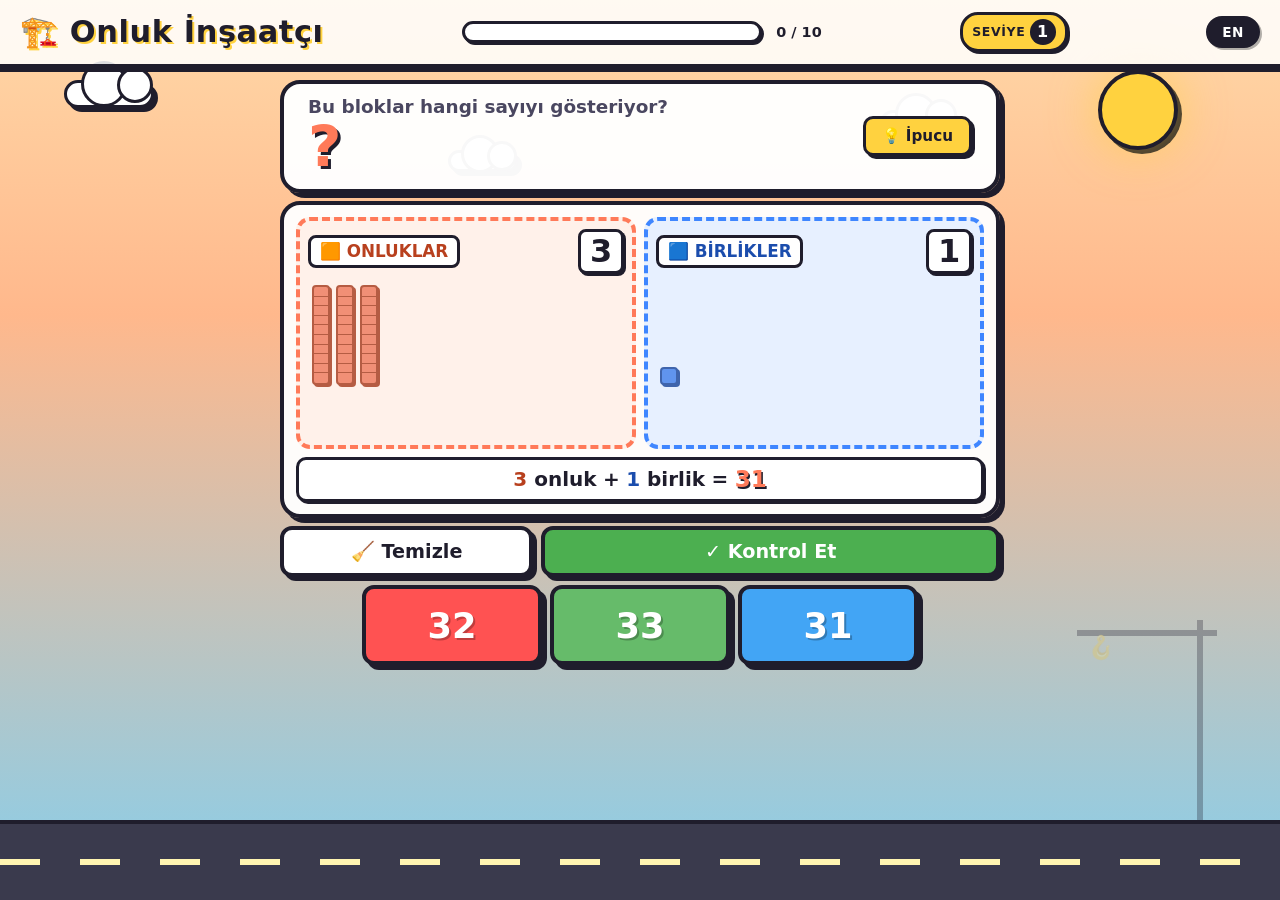
==== games/base-ten-builder.html @ 8798128a "Initial commit: math-firas launcher and games - Bilingual launcher (index.html) with Grade 1 & Grade" ====
<!DOCTYPE html>
<html lang="tr">
<head>
<meta charset="UTF-8" />
<meta name="viewport" content="width=device-width,initial-scale=1.0,maximum-scale=1.0,user-scalable=no" />
<title>Onluk İnşaatçı — Grade 2 Math Game</title>
<style>
/* =========================================================================
   BASE-TEN BUILDER / ONLUK İNŞAATÇI — Grade 2 Math Game
   Target concept: tens and ones place value (Turkish curriculum MAT.2.1.2)
   Single-file, no external libraries.
   ========================================================================= */

/* -------- Design tokens (matching spec exactly) -------- */
:root {
  --sky-top:    #ffd9a8;
  --sky-mid:    #ffb88c;
  --sky-bottom: #87ceeb;
  --sun:        #ffd23f;
  --cloud:      #ffffff;
  --road:       #3a3a4d;
  --road-line:  #fff5b1;
  --ink:        #1f1d2c;
  --ink-soft:   #4a4760;
  --good:       #4caf50;
  --bad:        #ef4f4f;
  --warm:       #ff7a59;
  --tens-block: #ff7a59;
  --tens-edge:  #b8401e;
  --tens-zone:  #fff1ea;
  --tens-zone-edge: #ff7a59;
  --ones-block: #3f86ff;
  --ones-edge:  #1b4dad;
  --ones-zone:  #e7f0ff;
  --ones-zone-edge: #3f86ff;
  --b1: #ff5252;
  --b2: #ffca28;
  --b3: #66bb6a;
  --b4: #42a5f5;
  --b5: #ab47bc;
  --b6: #ff9800;
}

* { box-sizing: border-box; margin: 0; padding: 0; }
html, body { height: 100%; }

body {
  font-family: "Comic Sans MS","Chalkboard SE","Comic Neue","Trebuchet MS",system-ui,sans-serif;
  color: var(--ink);
  background: linear-gradient(180deg, var(--sky-top) 0%, var(--sky-mid) 35%, var(--sky-bottom) 100%);
  overflow: hidden;
  -webkit-tap-highlight-color: transparent;
  user-select: none;
}

#app {
  position: relative;
  width: 100vw;
  height: 100vh;
  height: 100dvh;
  overflow: hidden;
  display: flex;
  flex-direction: column;
}

/* -------- Header & progress bar -------- */
header {
  position: relative;
  z-index: 5;
  display: flex;
  align-items: center;
  justify-content: space-between;
  gap: 1rem;
  padding: 0.75rem 1.25rem;
  background: rgba(255,255,255,0.85);
  border-bottom: 4px solid var(--ink);
  box-shadow: 0 4px 0 var(--ink);
}
.title {
  font-size: clamp(1.1rem, 3.2vw, 1.9rem);
  font-weight: 900;
  letter-spacing: 0.02em;
  display: flex;
  align-items: center;
  gap: 0.4rem;
  text-shadow: 2px 2px 0 var(--sun);
  white-space: nowrap;
}

/* -------- Language toggle -------- */
.lang-toggle {
  font-family: inherit;
  font-size: 0.85rem;
  font-weight: 900;
  padding: 0.3rem 0.8rem;
  background: var(--ink);
  color: #fff;
  border: 3px solid var(--ink);
  border-radius: 20px;
  cursor: pointer;
  box-shadow: 2px 2px 0 rgba(0,0,0,0.3);
  letter-spacing: 0.05em;
  flex-shrink: 0;
  transition: background 0.15s;
}
.lang-toggle:hover { background: var(--ink-soft); }
.lang-toggle:active { transform: translate(1px, 1px); box-shadow: 1px 1px 0 rgba(0,0,0,0.3); }
.lang-toggle:focus-visible { outline: 3px solid var(--sun); outline-offset: 2px; }

/* -------- Level chip -------- */
.level-chip {
  font-family: inherit;
  font-size: 0.78rem;
  font-weight: 900;
  padding: 0.25rem 0.6rem;
  background: var(--sun);
  color: var(--ink);
  border: 3px solid var(--ink);
  border-radius: 18px;
  box-shadow: 2px 2px 0 var(--ink);
  letter-spacing: 0.05em;
  flex-shrink: 0;
  display: inline-flex;
  align-items: center;
  gap: 0.3rem;
  text-transform: uppercase;
  transition: transform 0.25s cubic-bezier(.34,1.56,.64,1), background 0.25s;
}
.level-chip.bump { animation: levelBump 0.6s cubic-bezier(.34,1.56,.64,1); }
@keyframes levelBump {
  0%   { transform: scale(1); }
  40%  { transform: scale(1.35) rotate(-6deg); background: var(--good); color: #fff; }
  100% { transform: scale(1); }
}
#levelValue {
  font-size: 1rem;
  background: var(--ink);
  color: #fff;
  border-radius: 50%;
  width: 1.6rem;
  height: 1.6rem;
  display: inline-flex;
  align-items: center;
  justify-content: center;
}

.progress-wrap {
  display: flex;
  align-items: center;
  gap: 0.6rem;
  min-width: 0;
  flex: 1;
  max-width: 360px;
}
.progress-track {
  flex: 1;
  height: 22px;
  background: #fff;
  border: 3px solid var(--ink);
  border-radius: 14px;
  overflow: hidden;
  box-shadow: 2px 2px 0 var(--ink);
}
.progress-fill {
  height: 100%;
  width: 0%;
  background: linear-gradient(90deg, #ff5252 0%, #ffca28 50%, #66bb6a 100%);
  transition: width 0.4s cubic-bezier(.34,1.56,.64,1);
}
.progress-text {
  font-weight: 700;
  font-size: 0.9rem;
  min-width: 50px;
  text-align: right;
}

/* -------- Decorative ambient background -------- */
.ambient {
  position: absolute;
  inset: 0;
  pointer-events: none;
  z-index: 0;
}
.sun {
  position: absolute;
  top: 70px;
  right: 8%;
  width: 80px;
  height: 80px;
  background: var(--sun);
  border-radius: 50%;
  box-shadow: 0 0 50px rgba(255,210,63,0.7), 4px 4px 0 var(--ink);
  border: 4px solid var(--ink);
}
.cloud {
  position: absolute;
  background: var(--cloud);
  border: 3px solid var(--ink);
  border-radius: 50px;
  box-shadow: 4px 4px 0 var(--ink);
}
.cloud::before, .cloud::after {
  content: "";
  position: absolute;
  background: var(--cloud);
  border: 3px solid var(--ink);
  border-radius: 50%;
}
.cloud-1 { top: 80px;  left: 5%;   width: 90px; height: 28px; animation: drift 50s linear infinite; }
.cloud-1::before { width: 40px; height: 40px; top: -22px; left: 14px; }
.cloud-1::after  { width: 30px; height: 30px; top: -16px; left: 50px; }
.cloud-2 { top: 150px; left: 35%;  width: 70px; height: 22px; animation: drift 65s linear infinite; animation-delay: -25s; }
.cloud-2::before { width: 32px; height: 32px; top: -18px; left: 10px; }
.cloud-2::after  { width: 24px; height: 24px; top: -12px; left: 36px; }
.cloud-3 { top: 110px; right: 25%; width: 80px; height: 26px; animation: drift 55s linear infinite; animation-delay: -15s; }
.cloud-3::before { width: 36px; height: 36px; top: -20px; left: 12px; }
.cloud-3::after  { width: 26px; height: 26px; top: -14px; left: 42px; }
@keyframes drift {
  0%   { transform: translateX(-200px); }
  100% { transform: translateX(calc(100vw + 200px)); }
}

/* Construction crane silhouette */
.crane {
  position: absolute;
  bottom: 80px;
  right: 6%;
  width: 6px;
  height: 200px;
  background: var(--ink);
  opacity: 0.3;
}
.crane::before {
  content: "";
  position: absolute;
  top: 10px;
  left: -120px;
  width: 140px;
  height: 6px;
  background: var(--ink);
}
.crane::after {
  content: "🪝";
  position: absolute;
  top: 14px;
  left: -110px;
  font-size: 1.4rem;
  opacity: 0.8;
  animation: swing 4s ease-in-out infinite;
  transform-origin: top center;
}
@keyframes swing {
  0%, 100% { transform: rotate(-8deg); }
  50%      { transform: rotate(8deg); }
}

/* -------- Ground strip -------- */
.ground {
  position: absolute;
  bottom: 0; left: 0; right: 0;
  height: 80px;
  background: var(--road);
  border-top: 4px solid var(--ink);
  z-index: 1;
  overflow: hidden;
}
.ground::before {
  content: "";
  position: absolute;
  top: 50%;
  left: 0; right: 0;
  height: 6px;
  transform: translateY(-50%);
  background: repeating-linear-gradient(
    to right,
    var(--road-line) 0 40px,
    transparent 40px 80px
  );
  animation: roadlines 1.5s linear infinite;
}
@keyframes roadlines { to { background-position: -80px 0; } }

/* -------- Main game area -------- */
main {
  position: relative;
  z-index: 2;
  flex: 1;
  display: flex;
  flex-direction: column;
  align-items: center;
  gap: 0.5rem;
  padding: 0.75rem 1rem 100px;
  overflow-y: auto;
}

/* -------- Question prompt card -------- */
.prompt-card {
  background: rgba(255,255,255,0.97);
  border: 4px solid var(--ink);
  border-radius: 20px;
  padding: 0.75rem 1.5rem;
  box-shadow: 5px 5px 0 var(--ink);
  width: min(720px, 94vw);
  text-align: center;
  display: flex;
  align-items: center;
  justify-content: space-between;
  gap: 0.75rem;
  flex-wrap: wrap;
}
.prompt-text {
  flex: 1;
  min-width: 160px;
  text-align: left;
}
.instruction {
  font-size: clamp(0.9rem, 2.2vw, 1.15rem);
  font-weight: 700;
  color: var(--ink-soft);
  margin-bottom: 0.15rem;
}
.target-number {
  font-size: clamp(2.2rem, 7vw, 3.6rem);
  font-weight: 900;
  color: var(--warm);
  text-shadow: 3px 3px 0 var(--ink);
  line-height: 1;
}
.hint-btn {
  font-family: inherit;
  font-size: 0.95rem;
  font-weight: 800;
  padding: 0.5rem 1rem;
  background: var(--sun);
  color: var(--ink);
  border: 3px solid var(--ink);
  border-radius: 10px;
  box-shadow: 3px 3px 0 var(--ink);
  cursor: pointer;
  display: inline-flex;
  align-items: center;
  gap: 0.3rem;
  white-space: nowrap;
}
.hint-btn:hover { transform: translate(-1px,-1px); box-shadow: 4px 4px 0 var(--ink); }
.hint-btn:active { transform: translate(2px, 2px); box-shadow: 1px 1px 0 var(--ink); }
.hint-btn:focus-visible { outline: 3px solid var(--ink); outline-offset: 2px; }
.hint-btn.active { background: var(--good); color: #fff; }

/* -------- Workspace -------- */
.workspace {
  width: min(720px, 94vw);
  background: rgba(255,255,255,0.95);
  border: 4px solid var(--ink);
  border-radius: 20px;
  padding: 0.75rem;
  box-shadow: 5px 5px 0 var(--ink);
  display: flex;
  flex-direction: column;
  gap: 0.5rem;
}

.zones {
  display: grid;
  grid-template-columns: 1fr 1fr;
  gap: 0.5rem;
}

.zone {
  position: relative;
  border: 4px dashed var(--ink);
  border-radius: 14px;
  padding: 0.5rem;
  min-height: 170px;
  display: flex;
  flex-direction: column;
  overflow: hidden;
}
.zone.tens { background: var(--tens-zone); border-color: var(--tens-zone-edge); }
.zone.ones { background: var(--ones-zone); border-color: var(--ones-zone-edge); }

.zone-header {
  display: flex;
  align-items: center;
  justify-content: space-between;
  gap: 0.5rem;
  margin-bottom: 0.3rem;
  flex-wrap: wrap;
}
.zone-label {
  display: inline-flex;
  align-items: center;
  gap: 0.3rem;
  font-weight: 900;
  font-size: clamp(0.85rem, 2vw, 1.05rem);
  padding: 0.2rem 0.55rem;
  border: 3px solid var(--ink);
  border-radius: 8px;
  background: #fff;
}
.zone.tens .zone-label { color: var(--tens-edge); }
.zone.ones .zone-label { color: var(--ones-edge); }
.zone-count {
  font-weight: 900;
  font-size: clamp(1.4rem, 4vw, 2rem);
  color: var(--ink);
  background: #fff;
  border: 3px solid var(--ink);
  border-radius: 8px;
  padding: 0.05rem 0.55rem;
  box-shadow: 2px 2px 0 var(--ink);
  min-width: 40px;
  text-align: center;
}

/* Hint overlay */
.zone-hint {
  font-size: 0.78rem;
  color: var(--ink-soft);
  padding: 0.2rem 0.4rem;
  margin-bottom: 0.3rem;
  background: rgba(255,255,255,0.7);
  border: 2px dashed var(--ink-soft);
  border-radius: 6px;
  display: none;
}
.zone-hint.visible { display: block; }

/* Block holder */
.block-area {
  flex: 1;
  display: flex;
  flex-wrap: wrap;
  align-items: flex-end;
  gap: 6px;
  padding: 4px;
  min-height: 110px;
}

/* Tens rod */
.tens-rod {
  display: grid;
  grid-template-rows: repeat(10, 1fr);
  width: 18px;
  height: 100px;
  background: var(--tens-block);
  border: 2px solid var(--tens-edge);
  border-radius: 4px;
  cursor: pointer;
  transition: transform 0.15s ease, box-shadow 0.15s ease;
  animation: blockPop 0.35s cubic-bezier(.34,1.56,.64,1);
  box-shadow: 2px 2px 0 var(--tens-edge);
}
.tens-rod > span { border-bottom: 1px solid var(--tens-edge); pointer-events: none; }
.tens-rod > span:last-child { border-bottom: none; }
.tens-rod:hover { transform: translateY(-3px); box-shadow: 2px 5px 0 var(--tens-edge); }
.tens-rod.removing { animation: blockFly 0.3s ease-in forwards; }
.tens-rod.regrouped {
  animation: regroupArrive 0.6s cubic-bezier(.34,1.56,.64,1);
  box-shadow: 0 0 20px var(--good), 2px 2px 0 var(--tens-edge);
}

/* Ones cube */
.ones-cube {
  width: 18px;
  height: 18px;
  background: var(--ones-block);
  border: 2px solid var(--ones-edge);
  border-radius: 4px;
  cursor: pointer;
  transition: transform 0.15s ease;
  animation: blockPop 0.3s cubic-bezier(.34,1.56,.64,1);
  box-shadow: 2px 2px 0 var(--ones-edge);
}
.ones-cube:hover { transform: translateY(-3px) scale(1.1); }
.ones-cube.removing { animation: blockFly 0.3s ease-in forwards; }
.ones-cube.regrouping {
  animation: regroupCollect 0.55s ease-in forwards;
  background: var(--good);
  border-color: #2d7a31;
}

/* Locked (pre-filled, read-only) blocks — slightly dimmed, no hover */
.tens-rod.locked, .ones-cube.locked {
  cursor: default;
  opacity: 0.85;
  filter: saturate(0.85);
}
.tens-rod.locked:hover, .ones-cube.locked:hover {
  transform: none;
  box-shadow: 2px 2px 0 var(--tens-edge);
}
.ones-cube.locked:hover { box-shadow: 2px 2px 0 var(--ones-edge); }

@keyframes blockPop {
  0%   { transform: scale(0) rotate(-20deg); opacity: 0; }
  60%  { transform: scale(1.15) rotate(5deg); opacity: 1; }
  100% { transform: scale(1) rotate(0); opacity: 1; }
}
@keyframes blockFly {
  0%   { transform: scale(1) translateY(0); opacity: 1; }
  100% { transform: scale(0.3) translateY(-30px); opacity: 0; }
}
@keyframes regroupCollect {
  0%   { transform: scale(1) translateX(0); opacity: 1; }
  50%  { transform: scale(1.3); }
  100% { transform: scale(0.2) translateX(-150px) translateY(-20px); opacity: 0; }
}
@keyframes regroupArrive {
  0%   { transform: scale(0) translateY(50px); opacity: 0; }
  60%  { transform: scale(1.2); opacity: 1; }
  100% { transform: scale(1); }
}

/* Zone action buttons */
.zone-actions {
  display: flex;
  gap: 0.4rem;
  justify-content: center;
  padding-top: 0.3rem;
}
.zone-btn {
  font-family: inherit;
  font-size: clamp(0.9rem, 2.4vw, 1.15rem);
  font-weight: 900;
  padding: 0.5rem 0.7rem;
  border: 3px solid var(--ink);
  border-radius: 10px;
  cursor: pointer;
  box-shadow: 3px 3px 0 var(--ink);
  background: #fff;
  color: var(--ink);
  flex: 1;
  min-width: 60px;
  transition: transform 0.1s ease, box-shadow 0.1s ease;
}
.zone-btn:hover { transform: translate(-1px,-1px); box-shadow: 4px 4px 0 var(--ink); }
.zone-btn:active { transform: translate(2px, 2px); box-shadow: 1px 1px 0 var(--ink); }
.zone-btn:focus-visible { outline: 3px solid var(--sun); outline-offset: 2px; }
.zone-btn.add.tens-color { background: var(--tens-block); color: #fff; }
.zone-btn.add.ones-color { background: var(--ones-block); color: #fff; }
.zone-btn[disabled] { opacity: 0.4; cursor: not-allowed; box-shadow: 1px 1px 0 var(--ink); transform: none; }

/* Live equation summary */
.summary {
  display: flex;
  align-items: center;
  justify-content: center;
  flex-wrap: wrap;
  gap: 0.4rem;
  font-size: clamp(0.95rem, 2.4vw, 1.25rem);
  font-weight: 800;
  padding: 0.4rem;
  background: #fff;
  border: 3px solid var(--ink);
  border-radius: 10px;
  box-shadow: 2px 2px 0 var(--ink);
}
.summary .tens-part { color: var(--tens-edge); }
.summary .ones-part { color: var(--ones-edge); }
.summary .total { color: var(--warm); font-size: 1.15em; text-shadow: 1.5px 1.5px 0 var(--ink); }
.summary.match { animation: matchGlow 1s ease infinite; }
@keyframes matchGlow {
  0%, 100% { box-shadow: 2px 2px 0 var(--ink); }
  50%      { box-shadow: 0 0 16px var(--good), 2px 2px 0 var(--ink); }
}

/* -------- Action row -------- */
.action-row {
  width: min(720px, 94vw);
  display: flex;
  gap: 0.5rem;
  justify-content: center;
  flex-wrap: wrap;
}
.action-btn {
  font-family: inherit;
  font-weight: 900;
  font-size: clamp(1rem, 2.5vw, 1.2rem);
  padding: 0.65rem 1.25rem;
  border: 4px solid var(--ink);
  border-radius: 12px;
  cursor: pointer;
  box-shadow: 4px 4px 0 var(--ink);
}
.action-btn.check { background: var(--good); color: #fff; flex: 2; min-width: 120px; }
.action-btn.clear { background: #fff; color: var(--ink); flex: 1; min-width: 100px; }
.action-btn:hover { transform: translate(-2px,-2px); box-shadow: 6px 6px 0 var(--ink); }
.action-btn:active { transform: translate(2px, 2px); box-shadow: 2px 2px 0 var(--ink); }
.action-btn:focus-visible { outline: 3px solid var(--sun); outline-offset: 2px; }
.action-btn[disabled] { opacity: 0.4; cursor: not-allowed; }

/* Multiple-choice buttons */
.mc-row {
  width: min(720px, 94vw);
  display: flex;
  gap: 0.5rem;
  justify-content: center;
  flex-wrap: wrap;
}
.mc-btn {
  flex: 1 1 100px;
  max-width: 180px;
  min-height: 80px;
  font-family: inherit;
  font-size: clamp(1.4rem, 4vw, 2.2rem);
  font-weight: 900;
  border: 4px solid var(--ink);
  border-radius: 12px;
  cursor: pointer;
  box-shadow: 5px 5px 0 var(--ink);
  text-shadow: 2px 2px 0 rgba(0,0,0,0.25);
  transition: transform 0.12s ease, box-shadow 0.12s ease;
}
.mc-btn:nth-child(1) { background: #ff5252; color: #fff; }
.mc-btn:nth-child(2) { background: #66bb6a; color: #fff; }
.mc-btn:nth-child(3) { background: #42a5f5; color: #fff; }
.mc-btn:hover { transform: translate(-2px,-2px); box-shadow: 7px 7px 0 var(--ink); }
.mc-btn:active { transform: translate(2px, 2px); box-shadow: 2px 2px 0 var(--ink); }
.mc-btn:focus-visible { outline: 3px solid var(--sun); outline-offset: 2px; }
.mc-btn.correct-flash { animation: correctPulse 0.6s ease; background: var(--good) !important; }
.mc-btn.wrong-flash   { animation: wrongShake 0.5s ease;   background: var(--bad)  !important; }
@keyframes correctPulse { 0%,100% { transform: scale(1); } 50% { transform: scale(1.1); } }
@keyframes wrongShake {
  0%, 100% { transform: translateX(0); }
  20%, 60% { transform: translateX(-8px); }
  40%, 80% { transform: translateX(8px); }
}

/* -------- Feedback -------- */
.feedback {
  min-height: 36px;
  font-size: clamp(1rem, 2.4vw, 1.25rem);
  font-weight: 800;
  text-align: center;
  padding: 0.3rem 1rem;
}
.feedback.good { color: var(--good); animation: bounceIn 0.5s ease; }
.feedback.bad  { color: var(--bad);  animation: bounceIn 0.5s ease; }
.feedback.info { color: var(--ink-soft); }
@keyframes bounceIn {
  0%   { transform: scale(0.5); opacity: 0; }
  60%  { transform: scale(1.15); opacity: 1; }
  100% { transform: scale(1); }
}

/* Regrouping toast */
.regroup-toast {
  position: fixed;
  top: 80px;
  left: 50%;
  transform: translateX(-50%) translateY(-100px);
  background: var(--good);
  color: #fff;
  font-weight: 900;
  font-size: 1rem;
  padding: 0.6rem 1.2rem;
  border: 4px solid var(--ink);
  border-radius: 14px;
  box-shadow: 4px 4px 0 var(--ink);
  z-index: 50;
  opacity: 0;
  transition: transform 0.4s cubic-bezier(.34,1.56,.64,1), opacity 0.3s ease;
  pointer-events: none;
  text-align: center;
  max-width: 90vw;
}
.regroup-toast.show {
  transform: translateX(-50%) translateY(0);
  opacity: 1;
}

/* -------- Reward modal -------- */
.reward-modal {
  position: fixed;
  inset: 0;
  background: rgba(31,29,44,0.7);
  display: flex;
  align-items: center;
  justify-content: center;
  z-index: 100;
  padding: 1rem;
  backdrop-filter: blur(4px);
}
.reward-modal[hidden] { display: none; }
.reward-card {
  background: #fff;
  border: 5px solid var(--ink);
  border-radius: 24px;
  padding: 1.5rem 2rem;
  box-shadow: 10px 10px 0 var(--ink);
  text-align: center;
  max-width: 500px;
  width: 92vw;
  animation: popIn 0.5s cubic-bezier(.34,1.56,.64,1);
  position: relative;
  z-index: 2;
}
@keyframes popIn {
  0%   { transform: scale(0) rotate(-15deg); }
  100% { transform: scale(1) rotate(0); }
}
.reward-card h2 {
  font-size: clamp(1.6rem, 5vw, 2.2rem);
  margin-bottom: 1rem;
  color: var(--warm);
  text-shadow: 3px 3px 0 var(--ink);
}
.reward-image-wrap {
  width: 220px;
  height: 140px;
  margin: 0 auto 1rem;
  border: 4px solid var(--ink);
  border-radius: 12px;
  background: linear-gradient(135deg, #f5e9c5, #e8c873);
  display: flex;
  align-items: center;
  justify-content: center;
  overflow: hidden;
}
.reward-image-wrap img { width: 100%; height: 100%; object-fit: cover; display: block; }
.reward-image-wrap .fallback {
  font-size: 1.2rem;
  font-weight: 900;
  color: var(--ink);
  padding: 0.5rem;
  text-align: center;
  line-height: 1.3;
}
.reward-msg {
  font-size: 1.05rem;
  margin-bottom: 1.25rem;
  color: var(--ink-soft);
}
.play-again {
  font-family: inherit;
  font-size: 1.25rem;
  font-weight: 900;
  padding: 0.8rem 2rem;
  background: var(--good);
  color: #fff;
  border: 4px solid var(--ink);
  border-radius: 14px;
  box-shadow: 4px 4px 0 var(--ink);
  cursor: pointer;
}
.play-again:hover { transform: translate(-2px,-2px); box-shadow: 6px 6px 0 var(--ink); }
.play-again:active { transform: translate(2px, 2px); box-shadow: 2px 2px 0 var(--ink); }
.play-again:focus-visible { outline: 3px solid var(--sun); outline-offset: 3px; }

.confetti-layer {
  position: absolute;
  inset: 0;
  pointer-events: none;
  overflow: hidden;
  z-index: 1;
}
.confetti-piece {
  position: absolute;
  width: 10px;
  height: 14px;
  top: -20px;
  animation: confettiFall linear forwards;
}
@keyframes confettiFall {
  0%   { transform: translateY(-20px) rotate(0deg);   opacity: 1; }
  100% { transform: translateY(110vh) rotate(720deg); opacity: 0.9; }
}

/* -------- Mobile tweaks -------- */
@media (max-width: 520px) {
  header { padding: 0.5rem 0.75rem; }
  main { padding: 0.5rem 0.5rem 90px; gap: 0.4rem; }
  .zones { grid-template-columns: 1fr; }
  .zone { min-height: 140px; }
  .tens-rod  { height: 80px; width: 16px; }
  .ones-cube { width: 16px; height: 16px; }
  .sun { width: 60px; height: 60px; top: 60px; }
  .crane { display: none; }
}
</style>
</head>
<body>
<div id="app">

  <!-- ============ Decorative ambient background ============ -->
  <div class="ambient" aria-hidden="true">
    <div class="sun"></div>
    <div class="cloud cloud-1"></div>
    <div class="cloud cloud-2"></div>
    <div class="cloud cloud-3"></div>
    <div class="crane"></div>
  </div>
  <div class="ground" aria-hidden="true"></div>

  <!-- ============ Header & progress bar ============ -->
  <header>
    <div class="title" id="titleEl">🏗️ Onluk İnşaatçı</div>
    <div class="progress-wrap" role="progressbar" aria-valuemin="0" aria-valuemax="10" aria-valuenow="0" id="progressBar" aria-label="Progress">
      <div class="progress-track"><div class="progress-fill" id="progressFill"></div></div>
      <div class="progress-text" id="progressText">0 / 10</div>
    </div>
    <div class="level-chip" id="levelChip" aria-live="polite">
      <span id="levelLabel">Seviye</span> <span id="levelValue">1</span>
    </div>
    <button class="lang-toggle" id="langToggleBtn" type="button">EN</button>
  </header>

  <!-- ============ Main game ============ -->
  <main>

    <!-- Prompt card -->
    <section class="prompt-card">
      <div class="prompt-text">
        <div class="instruction" id="instructionEl">Bu sayıyı oluştur!</div>
        <div class="target-number" id="targetNumberEl">42</div>
      </div>
      <button class="hint-btn" id="hintBtn" type="button" aria-pressed="false">
        💡 <span id="hintLabel">İpucu</span>
      </button>
    </section>

    <!-- Workspace -->
    <section class="workspace" id="workspace">
      <div class="zones">

        <!-- TENS zone -->
        <div class="zone tens">
          <div class="zone-header">
            <span class="zone-label" id="tensLabel">🟧 ONLAR</span>
            <span class="zone-count" id="tensCount" aria-label="Number of tens">0</span>
          </div>
          <div class="zone-hint" id="tensHint">
            <strong>10</strong> bir onluk çubuktur — içinde 10 tane küp var.
          </div>
          <div class="block-area" id="tensArea" aria-label="Tens rods"></div>
          <div class="zone-actions">
            <button class="zone-btn add tens-color" id="addTens" type="button" aria-label="Add one ten">+10</button>
            <button class="zone-btn" id="removeTens" type="button" aria-label="Remove one ten">−10</button>
          </div>
        </div>

        <!-- ONES zone -->
        <div class="zone ones">
          <div class="zone-header">
            <span class="zone-label" id="onesLabel">🟦 BİRLER</span>
            <span class="zone-count" id="onesCount" aria-label="Number of ones">0</span>
          </div>
          <div class="zone-hint" id="onesHint">
            <strong>1</strong> tane küçük küptür.
          </div>
          <div class="block-area" id="onesArea" aria-label="Ones cubes"></div>
          <div class="zone-actions">
            <button class="zone-btn add ones-color" id="addOnes" type="button" aria-label="Add one one">+1</button>
            <button class="zone-btn" id="removeOnes" type="button" aria-label="Remove one one">−1</button>
          </div>
        </div>

      </div>

      <!-- Live equation: 4 tens + 2 ones = 42 -->
      <div class="summary" id="summary" aria-live="polite">
        <span><span class="tens-part" id="sumTens">0</span> <span id="sumTensWord">onluk</span></span>
        <span>+</span>
        <span><span class="ones-part" id="sumOnes">0</span> <span id="sumOnesWord">birlik</span></span>
        <span>=</span>
        <span class="total" id="sumTotal">0</span>
      </div>
    </section>

    <!-- Action row (Build mode) -->
    <div class="action-row" id="actionRow">
      <button class="action-btn clear" id="clearBtn" type="button">🧹 Temizle</button>
      <button class="action-btn check" id="checkBtn" type="button">✓ Kontrol Et</button>
    </div>

    <!-- Multiple-choice row (Identify + Place-value modes) -->
    <div class="mc-row" id="mcRow" hidden></div>

    <!-- Feedback -->
    <div class="feedback" id="feedback" aria-live="polite"></div>

  </main>

  <!-- Regrouping toast -->
  <div class="regroup-toast" id="regroupToast" aria-live="polite">
    🎉 10 birlik = 1 onluk! Bu bir gruplamadır!
  </div>

  <!-- ============ Reward modal ============ -->
  <div class="reward-modal" id="rewardModal" hidden role="dialog" aria-modal="true" aria-labelledby="rewardTitle">
    <div class="confetti-layer" id="confettiLayer" aria-hidden="true"></div>
    <div class="reward-card">
      <h2 id="rewardTitle">🎉 Kazandın! 🎉</h2>
      <div class="reward-image-wrap" id="rewardImageWrap"></div>
      <p class="reward-msg" id="rewardMsg">Harika iş, yer değeri uzmanı!</p>
      <button class="play-again" id="playAgainBtn" type="button">Tekrar Oyna</button>
    </div>
  </div>

</div>

<script>
/* =========================================================================
   BASE-TEN BUILDER — game logic
   ========================================================================= */
(() => {
  'use strict';

  /* ---------- Config ---------- */
  const TARGET_PROGRESS  = 10;
  const INCREMENT_RIGHT = 1;
  const DECREMENT_WRONG  = 0;   /* Grade 2: no penalty on wrong answers */
  const FEEDBACK_DELAY   = 1100;

  const MAX_TENS = 12;
  const MAX_ONES = 19;

  /* ---------- i18n ---------- */
  const STRINGS = {
    en: {
      title:           '🏗️ Base-Ten Builder',
      buildInstr:      'Build this number!',
      buildPartialInstr: (target) => `Add blocks to make ${target}`,
      identifyInstr:   'What number do these blocks show?',
      pvTensInstr:     (n) => `In ${n}, how many TENS are there?`,
      pvOnesInstr:     (n) => `In ${n}, how many ONES are there?`,
      expTensInstr:    (n, o) => `${n} = ? + ${o}`,
      expOnesInstr:    (n, t) => `${n} = ${t} + ?`,
      compareInstr:    'Which number is BIGGER?',
      compareInstrSm:  'Which number is SMALLER?',
      tensLabel:       '🟧 TENS',
      onesLabel:       '🟦 ONES',
      tensHint:        'A <strong>ten</strong> is a tall rod = 10 cubes.',
      onesHint:        'A <strong>one</strong> is a tiny cube.',
      tensWord:        'tens',
      onesWord:        'ones',
      addTen:          '+10',
      removeTen:       '−10',
      addOne:          '+1',
      removeOne:       '−1',
      clear:           '🧹 Clear',
      check:           '✓ Check Answer',
      hint:            'Hint',
      level:           'Level',
      regroupToast:    '🎉 10 ones = 1 ten! That\'s regrouping!',
      praises:         ['⭐ Perfect!','🎉 You got it!','✨ Awesome building!','👏 Place-value pro!','🚀 Math star!','💪 Brilliant!','🌟 Excellent!'],
      levelUp:         (n) => `🚀 Level ${n}! Harder questions ahead!`,
      wrongMsg:        (given, correct) => `🙂 You built ${given}. The target was ${correct}. Try the next one!`,
      wrongMsgMC:      (correct) => `🙂 The answer was ${correct}. Try the next one!`,
      rewardTitle:     '🎉 You Won! 🎉',
      rewardMsg:       'Great job, place-value pro!',
      playAgain:       'Play Again',
      rewardMissing:   '(reward image missing)',
      langToggle:      'TR',
      progressLabel:   'Progress',
      ariaRod:         'A ten. Tap to remove.',
      ariaCube:        'A one. Tap to remove.',
      ariaTensArea:    'Tens rods',
      ariaOnesArea:    'Ones cubes',
      ariaTensCount:   'Number of tens',
      ariaOnesCount:   'Number of ones',
      ariaAddTen:      'Add one ten',
      ariaRemoveTen:   'Remove one ten',
      ariaAddOne:      'Add one one',
      ariaRemoveOne:   'Remove one one',
    },
    tr: {
      title:           '🏗️ Onluk İnşaatçı',
      buildInstr:      'Bu sayıyı oluştur!',
      buildPartialInstr: (target) => `${target} sayısını oluşturmak için blok ekle`,
      identifyInstr:   'Bu bloklar hangi sayıyı gösteriyor?',
      pvTensInstr:     (n) => `${n} sayısında kaç onluk var?`,
      pvOnesInstr:     (n) => `${n} sayısında kaç birlik var?`,
      expTensInstr:    (n, o) => `${n} = ? + ${o}`,
      expOnesInstr:    (n, t) => `${n} = ${t} + ?`,
      compareInstr:    'Hangi sayı DAHA BÜYÜK?',
      compareInstrSm:  'Hangi sayı DAHA KÜÇÜK?',
      tensLabel:       '🟧 ONLUKLAR',
      onesLabel:       '🟦 BİRLİKLER',
      tensHint:        '<strong>10</strong> = bir onluk çubuk = 10 küçük küp.',
      onesHint:        '<strong>1</strong> = tek bir küçük küp.',
      tensWord:        'onluk',
      onesWord:        'birlik',
      addTen:          '+10',
      removeTen:       '−10',
      addOne:          '+1',
      removeOne:       '−1',
      clear:           '🧹 Temizle',
      check:           '✓ Kontrol Et',
      hint:            'İpucu',
      level:           'Seviye',
      regroupToast:    '🎉 10 birlik = 1 onluk! Bu bir gruplamadır!',
      praises:         ['⭐ Mükemmel!','🎉 Doğru!','✨ Süper inşaat!','👏 Yer değeri uzmanı!','🚀 Matematik yıldızı!','💪 Harika!','🌟 Muhteşem!'],
      levelUp:         (n) => `🚀 Seviye ${n}! Daha zor sorular geliyor!`,
      wrongMsg:        (given, correct) => `🙂 ${given} sayısını oluşturdun. Hedef ${correct} idi. Bir sonrakini dene!`,
      wrongMsgMC:      (correct) => `🙂 Cevap ${correct} idi. Bir sonrakini dene!`,
      rewardTitle:     '🎉 Kazandın! 🎉',
      rewardMsg:       'Aferin, yer değeri uzmanı!',
      playAgain:       'Tekrar Oyna',
      rewardMissing:   '(ödül resmi eksik)',
      langToggle:      'EN',
      progressLabel:   'İlerleme',
      ariaRod:         'Bir onluk. Çıkarmak için dokun.',
      ariaCube:        'Bir birlik. Çıkarmak için dokun.',
      ariaTensArea:    'Onluk çubuklar',
      ariaOnesArea:    'Birlik küpler',
      ariaTensCount:   'Onluk sayısı',
      ariaOnesCount:   'Birlik sayısı',
      ariaAddTen:      'Bir onluk ekle',
      ariaRemoveTen:   'Bir onluk çıkar',
      ariaAddOne:      'Bir birlik ekle',
      ariaRemoveOne:   'Bir birlik çıkar',
    },
  };

  /* ---------- Language state ---------- */
  let lang = localStorage.getItem('mf_lang') || 'tr';

  const S = (key, ...args) => {
    const val = STRINGS[lang][key];
    return typeof val === 'function' ? val(...args) : val;
  };

  function setLang(newLang) {
    lang = newLang;
    localStorage.setItem('mf_lang', lang);
    document.documentElement.lang = lang;
    applyStaticStrings();
    if (state.current) renderQuestion(state.current);
  }

  function applyStaticStrings() {
    $titleEl.textContent        = S('title');
    $rewardTitleEl.textContent  = S('rewardTitle');
    $rewardMsgEl.textContent    = S('rewardMsg');
    $playAgainBtnEl.textContent = S('playAgain');
    $langToggleBtn.textContent  = S('langToggle');
    $progressBar.setAttribute('aria-label', S('progressLabel'));
    $tensLabelEl.innerHTML      = S('tensLabel');
    $onesLabelEl.innerHTML      = S('onesLabel');
    $tensHintEl.innerHTML       = S('tensHint');
    $onesHintEl.innerHTML       = S('onesHint');
    $addTensEl.textContent      = S('addTen');
    $removeTensEl.textContent   = S('removeTen');
    $addOnesEl.textContent      = S('addOne');
    $removeOnesEl.textContent   = S('removeOne');
    $clearBtnEl.textContent     = S('clear');
    $checkBtnEl.textContent     = S('check');
    $hintLabelEl.textContent    = S('hint');
    $sumTensWordEl.textContent  = S('tensWord');
    $sumOnesWordEl.textContent  = S('onesWord');
    $regroupToastEl.textContent = S('regroupToast');
    $levelLabelEl.textContent   = S('level');
    /* ARIA labels */
    $addTensEl.setAttribute('aria-label',    S('ariaAddTen'));
    $removeTensEl.setAttribute('aria-label', S('ariaRemoveTen'));
    $addOnesEl.setAttribute('aria-label',    S('ariaAddOne'));
    $removeOnesEl.setAttribute('aria-label', S('ariaRemoveOne'));
    $tensCountEl.setAttribute('aria-label',  S('ariaTensCount'));
    $onesCountEl.setAttribute('aria-label',  S('ariaOnesCount'));
    $tensAreaEl.setAttribute('aria-label',   S('ariaTensArea'));
    $onesAreaEl.setAttribute('aria-label',   S('ariaOnesArea'));
    document.title = S('title').replace(/^🏗️\s*/, '') + ' — Grade 2 Math';
  }

  /* ---------- Rewards ----------
     Paths are relative to THIS file (games/<slug>.html),
     so reward images live at ../images/ from here.
  --------------------------------------------- */
  const REWARDS = [
    { src: '../images/1tl.jpg',  weight: 10, label: '1 TL'  },
    { src: '../images/5tl.jpg',  weight: 50, label: '5 TL'  },
    { src: '../images/10tl.jpg', weight: 20, label: '10 TL' },
    { src: '../images/20tl.jpg', weight: 20, label: '20 TL' },
  ];

  /* ---------- Helpers ---------- */
  const rand = (a, b) => Math.floor(Math.random() * (b - a + 1)) + a;
  const pick = (arr) => arr[Math.floor(Math.random() * arr.length)];

  function shuffle(arr) {
    const a = arr.slice();
    for (let i = a.length - 1; i > 0; i--) {
      const j = Math.floor(Math.random() * (i + 1));
      [a[i], a[j]] = [a[j], a[i]];
    }
    return a;
  }

  function makeDistractors(answer, count = 2) {
    const used = new Set([answer]);
    const out = [];
    const t = Math.floor(answer / 10);
    const o = answer % 10;
    const candidates = [
      o * 10 + t,
      (t + 1) * 10 + o,
      (t - 1) * 10 + o,
      t * 10 + (o + 1),
      t * 10 + (o - 1),
      t * 10 + (o + 2),
      (t + 1) * 10 + (o + 1),
    ];
    for (const c of shuffle(candidates)) {
      if (out.length >= count) break;
      if (c >= 10 && c <= 99 && !used.has(c)) {
        used.add(c);
        out.push(c);
      }
    }
    while (out.length < count) {
      const d = rand(10, 99);
      if (!used.has(d)) { used.add(d); out.push(d); }
    }
    return out;
  }

  /* ---------- Difficulty progression ----------
     Level 1 (progress 0-2): small numbers 11-39, only build/identify
     Level 2 (progress 3-5): full range 10-99 + place value + expanded form
     Level 3 (progress 6+):  + compare + build-partial (workspace pre-filled)
  -------------------------------------------------- */
  function currentLevel() {
    if (state.progress <= 2) return 1;
    if (state.progress <= 5) return 2;
    return 3;
  }

  function rangeForLevel() {
    const lvl = currentLevel();
    if (lvl === 1) return [11, 39];
    if (lvl === 2) return [20, 89];
    return [30, 99];
  }

  /* ---------- Question generators ---------- */
  function genBuildMode() {
    const lvl = currentLevel();
    const [lo, hi] = rangeForLevel();
    const choices = lvl === 1
      ? [rand(11, 19), rand(2, 3) * 10, rand(lo, hi), rand(lo, hi)]
      : [
          rand(11, 19),           /* teens */
          rand(2, 9) * 10,        /* round tens */
          rand(2, 9) * 11,        /* doubles 22, 33, 44... */
          rand(lo, hi),
          rand(lo, hi),
        ];
    const target = pick(choices);
    return { mode: 'build', target, instructionKey: 'buildInstr' };
  }

  function genIdentifyMode() {
    const [lo, hi] = rangeForLevel();
    const target = rand(lo, hi);
    return {
      mode: 'identify',
      target,
      choices: shuffle([target, ...makeDistractors(target, 2)]),
      instructionKey: 'identifyInstr',
    };
  }

  function genPlaceValueMode() {
    const [lo, hi] = rangeForLevel();
    const num = rand(Math.max(lo, 10), hi);
    const askTens = Math.random() < 0.5;
    const correct = askTens ? Math.floor(num / 10) : (num % 10);
    const other = askTens ? (num % 10) : Math.floor(num / 10);
    const set = new Set([correct]);
    const choices = [correct];
    if (!set.has(other)) { choices.push(other); set.add(other); }
    while (choices.length < 3) {
      const d = rand(0, 9);
      if (!set.has(d)) { choices.push(d); set.add(d); }
    }
    return {
      mode: 'placevalue',
      target: num,
      askTens,
      correct,
      choices: shuffle(choices),
      instructionKey: askTens ? 'pvTensInstr' : 'pvOnesInstr',
      instructionArg: num,
    };
  }

  /* Expanded form: 47 = ? + 7  →  choose 40 */
  function genExpandedFormMode() {
    const [lo, hi] = rangeForLevel();
    let num = rand(Math.max(lo, 21), hi);
    if (num % 10 === 0) num += rand(1, 9);   /* avoid trivial round tens */
    const tens = Math.floor(num / 10) * 10;
    const ones = num % 10;
    const askTens = Math.random() < 0.5;
    const correct = askTens ? tens : ones;
    const set = new Set([correct]);
    const choices = [correct];
    /* swap distractor (the OTHER digit's value) — classic confusion */
    const swap = askTens ? Math.floor(num / 10) : ones * 10;
    if (!set.has(swap) && swap !== 0) { choices.push(swap); set.add(swap); }
    while (choices.length < 3) {
      const d = askTens
        ? (rand(1, 9) * 10)
        : rand(1, 9);
      if (!set.has(d)) { choices.push(d); set.add(d); }
    }
    return {
      mode: 'expanded',
      target: num,
      tens, ones,
      askTens,
      correct,
      choices: shuffle(choices),
      instructionKey: askTens ? 'expTensInstr' : 'expOnesInstr',
      instructionArg1: num,
      instructionArg2: askTens ? ones : tens,
    };
  }

  /* Compare: which is bigger (or smaller)? */
  function genCompareMode() {
    const [lo, hi] = rangeForLevel();
    let a = rand(lo, hi);
    let b = rand(lo, hi);
    /* Make sure they share a digit sometimes (trickier) and aren't equal */
    if (Math.random() < 0.5) {
      const t = Math.floor(a / 10);
      const o = a % 10;
      b = o * 10 + t;       /* digit-swap variant */
    }
    while (b === a) b = rand(lo, hi);
    const askBigger = Math.random() < 0.6;
    const correct = askBigger ? Math.max(a, b) : Math.min(a, b);
    return {
      mode: 'compare',
      a, b,
      target: correct,
      correct,
      choices: shuffle([a, b]),
      instructionKey: askBigger ? 'compareInstr' : 'compareInstrSm',
    };
  }

  /* Build with workspace pre-filled — kid completes the rest */
  function genBuildPartialMode() {
    const [lo, hi] = rangeForLevel();
    const target = rand(Math.max(lo, 25), hi);
    const tTotal = Math.floor(target / 10);
    const oTotal = target % 10;
    /* Pre-fill either some tens OR some ones (not both) — keeps it clear */
    const fillTens = Math.random() < 0.5 && tTotal >= 2;
    const preTens = fillTens ? rand(1, tTotal - 1) : 0;
    const preOnes = fillTens ? 0 : (oTotal >= 2 ? rand(1, Math.max(1, oTotal - 1)) : 0);
    return {
      mode: 'buildPartial',
      target,
      preTens,
      preOnes,
      instructionKey: 'buildPartialInstr',
      instructionArg: target,
    };
  }

  /* Generator pools keyed by level */
  const POOL_L1 = [
    { fn: genBuildMode,         weight: 60 },
    { fn: genIdentifyMode,      weight: 40 },
  ];
  const POOL_L2 = [
    { fn: genBuildMode,         weight: 35 },
    { fn: genIdentifyMode,      weight: 20 },
    { fn: genPlaceValueMode,    weight: 20 },
    { fn: genExpandedFormMode,  weight: 25 },
  ];
  const POOL_L3 = [
    { fn: genBuildMode,         weight: 15 },
    { fn: genIdentifyMode,      weight: 12 },
    { fn: genPlaceValueMode,    weight: 15 },
    { fn: genExpandedFormMode,  weight: 18 },
    { fn: genCompareMode,       weight: 20 },
    { fn: genBuildPartialMode,  weight: 20 },
  ];

  function pickGenerator() {
    const lvl = currentLevel();
    const pool = lvl === 1 ? POOL_L1 : (lvl === 2 ? POOL_L2 : POOL_L3);
    /* Avoid repeating the SAME mode twice in a row when possible */
    const lastMode = state.current ? state.current.mode : null;
    const filtered = pool.filter(g => {
      const probeMode = ({
        genBuildMode: 'build',
        genIdentifyMode: 'identify',
        genPlaceValueMode: 'placevalue',
        genExpandedFormMode: 'expanded',
        genCompareMode: 'compare',
        genBuildPartialMode: 'buildPartial',
      })[g.fn.name];
      return probeMode !== lastMode;
    });
    const finalPool = filtered.length ? filtered : pool;
    const total = finalPool.reduce((s, g) => s + g.weight, 0);
    let r = Math.random() * total;
    for (const g of finalPool) {
      r -= g.weight;
      if (r <= 0) return g.fn;
    }
    return finalPool[0].fn;
  }

  /* ---------- Game state ---------- */
  const state = {
    progress: 0,
    current: null,
    workspace: { tens: 0, ones: 0 },
    prefill:   { tens: 0, ones: 0 },   /* locked pre-fills (buildPartial mode) */
    locked: false,                      /* submit lock during feedback */
    readOnly: false,                    /* full workspace read-only (identify/placevalue) */
    hintOn: false,
    busy: false,
    lastLevel: 1,
  };

  /* ---------- DOM refs ---------- */
  const $titleEl        = document.getElementById('titleEl');
  const $progressBar    = document.getElementById('progressBar');
  const $progressFill  = document.getElementById('progressFill');
  const $progressText  = document.getElementById('progressText');
  const $langToggleBtn  = document.getElementById('langToggleBtn');
  const $instructionEl  = document.getElementById('instructionEl');
  const $targetNumberEl = document.getElementById('targetNumberEl');
  const $hintBtn        = document.getElementById('hintBtn');
  const $hintLabelEl    = document.getElementById('hintLabel');
  const $tensLabelEl   = document.getElementById('tensLabel');
  const $onesLabelEl    = document.getElementById('onesLabel');
  const $tensHintEl     = document.getElementById('tensHint');
  const $onesHintEl     = document.getElementById('onesHint');
  const $tensCountEl   = document.getElementById('tensCount');
  const $onesCountEl   = document.getElementById('onesCount');
  const $tensAreaEl    = document.getElementById('tensArea');
  const $onesAreaEl    = document.getElementById('onesArea');
  const $addTensEl     = document.getElementById('addTens');
  const $removeTensEl   = document.getElementById('removeTens');
  const $addOnesEl     = document.getElementById('addOnes');
  const $removeOnesEl   = document.getElementById('removeOnes');
  const $sumTensEl     = document.getElementById('sumTens');
  const $sumOnesEl     = document.getElementById('sumOnes');
  const $sumTotalEl    = document.getElementById('sumTotal');
  const $sumTensWordEl = document.getElementById('sumTensWord');
  const $sumOnesWordEl = document.getElementById('sumOnesWord');
  const $summaryEl     = document.getElementById('summary');
  const $actionRowEl   = document.getElementById('actionRow');
  const $clearBtnEl    = document.getElementById('clearBtn');
  const $checkBtnEl    = document.getElementById('checkBtn');
  const $mcRowEl       = document.getElementById('mcRow');
  const $feedbackEl    = document.getElementById('feedback');
  const $regroupToastEl = document.getElementById('regroupToast');
  const $rewardModal   = document.getElementById('rewardModal');
  const $rewardTitleEl = document.getElementById('rewardTitle');
  const $rewardMsgEl   = document.getElementById('rewardMsg');
  const $rewardImageWrapEl = document.getElementById('rewardImageWrap');
  const $confettiLayerEl = document.getElementById('confettiLayer');
  const $playAgainBtnEl = document.getElementById('playAgainBtn');
  const $workspaceEl    = document.getElementById('workspace');
  const $levelChipEl    = document.getElementById('levelChip');
  const $levelLabelEl   = document.getElementById('levelLabel');
  const $levelValueEl   = document.getElementById('levelValue');

  /* ---------- Progress bar ---------- */
  function updateProgress() {
    const pct = (state.progress / TARGET_PROGRESS) * 100;
    $progressFill.style.width = pct + '%';
    $progressText.textContent = state.progress + ' / ' + TARGET_PROGRESS;
    $progressBar.setAttribute('aria-valuenow', String(state.progress));
  }

  /* ---------- Workspace render ---------- */
  function tensRodHtml(locked) {
    const cls = locked ? 'tens-rod locked' : 'tens-rod';
    const aria = locked ? '' : ` role="button" tabindex="0" aria-label="${S('ariaRod')}"`;
    return `<div class="${cls}"${aria}>` +
           '<span></span><span></span><span></span><span></span><span></span>' +
           '<span></span><span></span><span></span><span></span><span></span>' +
           '</div>';
  }
  function onesCubeHtml(locked) {
    const cls = locked ? 'ones-cube locked' : 'ones-cube';
    const aria = locked ? '' : ` role="button" tabindex="0" aria-label="${S('ariaCube')}"`;
    return `<div class="${cls}"${aria}></div>`;
  }

  function renderWorkspace() {
    const { tens, ones } = state.workspace;
    const pTens = state.prefill.tens || 0;
    const pOnes = state.prefill.ones || 0;

    $tensAreaEl.innerHTML = '';
    for (let i = 0; i < tens; i++) {
      const isLocked = state.readOnly || i < pTens;
      $tensAreaEl.insertAdjacentHTML('beforeend', tensRodHtml(isLocked));
    }
    [...$tensAreaEl.querySelectorAll('.tens-rod:not(.locked)')].forEach((el) => {
      el.addEventListener('click', () => removeTen());
      el.addEventListener('keydown', (e) => {
        if (e.key === 'Enter' || e.key === ' ') { e.preventDefault(); removeTen(); }
      });
    });

    $onesAreaEl.innerHTML = '';
    for (let i = 0; i < ones; i++) {
      const isLocked = state.readOnly || i < pOnes;
      $onesAreaEl.insertAdjacentHTML('beforeend', onesCubeHtml(isLocked));
    }
    [...$onesAreaEl.querySelectorAll('.ones-cube:not(.locked)')].forEach((el) => {
      el.addEventListener('click', () => removeOne());
      el.addEventListener('keydown', (e) => {
        if (e.key === 'Enter' || e.key === ' ') { e.preventDefault(); removeOne(); }
      });
    });

    $tensCountEl.textContent = tens;
    $onesCountEl.textContent = ones;
    $sumTensEl.textContent   = tens;
    $sumOnesEl.textContent   = ones;
    $sumTotalEl.textContent  = tens * 10 + ones;

    const isBuildLike = state.current && (state.current.mode === 'build' || state.current.mode === 'buildPartial');
    if (isBuildLike &&
        (tens * 10 + ones) === state.current.target &&
        (tens + ones) > 0) {
      $summaryEl.classList.add('match');
    } else {
      $summaryEl.classList.remove('match');
    }

    $addTensEl.disabled    = (tens >= MAX_TENS);
    $addOnesEl.disabled    = (ones >= MAX_ONES);
    $removeTensEl.disabled = (tens <= pTens);
    $removeOnesEl.disabled = (ones <= pOnes);
  }

  /* ---------- Workspace actions ---------- */
  function addTen() {
    if (state.locked || state.busy) return;
    if (state.workspace.tens >= MAX_TENS) return;
    state.workspace.tens++;
    renderWorkspace();
  }

  function removeTen() {
    if (state.locked || state.busy) return;
    if (state.workspace.tens <= (state.prefill.tens || 0)) return;
    state.workspace.tens--;
    renderWorkspace();
  }

  function addOne() {
    if (state.locked || state.busy) return;
    if (state.workspace.ones >= MAX_ONES) return;
    state.workspace.ones++;
    renderWorkspace();
    if (state.workspace.ones >= 10) regroupTenOnes();
  }

  function removeOne() {
    if (state.locked || state.busy) return;
    if (state.workspace.ones <= (state.prefill.ones || 0)) return;
    state.workspace.ones--;
    renderWorkspace();
  }

  function clearWorkspace() {
    if (state.locked || state.busy) return;
    /* Clear back to prefill (locked blocks stay) */
    state.workspace = {
      tens: state.prefill.tens || 0,
      ones: state.prefill.ones || 0,
    };
    renderWorkspace();
    $feedbackEl.textContent = '';
    $feedbackEl.className = 'feedback';
  }

  /* ---------- Regrouping animation ---------- */
  function regroupTenOnes() {
    state.busy = true;
    state.locked = true;
    const cubes = [...$onesAreaEl.querySelectorAll('.ones-cube')].slice(0, 10);
    cubes.forEach((c, i) => {
      c.style.animationDelay = (i * 30) + 'ms';
      c.classList.add('regrouping');
    });

    $regroupToastEl.textContent = S('regroupToast');
    $regroupToastEl.classList.add('show');

    setTimeout(() => {
      state.workspace.ones -= 10;
      state.workspace.tens += 1;
      /* Regrouping may consume prefilled ones — clamp so removeOne stays valid */
      state.prefill.ones = Math.min(state.prefill.ones || 0, state.workspace.ones);
      renderWorkspace();
      const newRod = $tensAreaEl.lastElementChild;
      if (newRod) {
        newRod.classList.add('regrouped');
        setTimeout(() => newRod.classList.remove('regrouped'), 800);
      }
      state.busy = false;
      state.locked = false;
    }, 650);
  }

  /* ---------- Render a new question ---------- */
  function renderQuestion(q) {
    state.workspace = { tens: 0, ones: 0 };
    state.prefill   = { tens: 0, ones: 0 };   /* pre-filled (locked) counts for buildPartial */
    state.locked    = false;                   /* submit lock */
    state.readOnly  = false;                   /* full workspace read-only (identify/placevalue) */
    $feedbackEl.textContent = '';
    $feedbackEl.className = 'feedback';

    /* Resolve localized instruction (supports 0, 1 or 2 args) */
    let instr;
    if (q.instructionArg1 !== undefined) {
      instr = S(q.instructionKey, q.instructionArg1, q.instructionArg2);
    } else if (q.instructionArg !== undefined) {
      instr = S(q.instructionKey, q.instructionArg);
    } else {
      instr = S(q.instructionKey);
    }
    $instructionEl.textContent = instr;

    if (q.mode === 'build') {
      $workspaceEl.style.display = '';
      $targetNumberEl.textContent = q.target;
      $targetNumberEl.style.display = '';
      enableWorkspace(true);
      $actionRowEl.hidden = false;
      $mcRowEl.hidden = true;
      $mcRowEl.innerHTML = '';
      renderWorkspace();
    } else if (q.mode === 'buildPartial') {
      $workspaceEl.style.display = '';
      state.workspace = { tens: q.preTens, ones: q.preOnes };
      state.prefill   = { tens: q.preTens, ones: q.preOnes };
      $targetNumberEl.textContent = q.target;
      $targetNumberEl.style.display = '';
      enableWorkspace(true);
      $actionRowEl.hidden = false;
      $mcRowEl.hidden = true;
      $mcRowEl.innerHTML = '';
      renderWorkspace();
    } else if (q.mode === 'identify') {
      $workspaceEl.style.display = '';
      state.workspace = { tens: Math.floor(q.target / 10), ones: q.target % 10 };
      state.readOnly = true;
      $targetNumberEl.textContent = '?';
      enableWorkspace(false);
      $actionRowEl.hidden = true;
      $mcRowEl.hidden = false;
      renderMCChoices(q.choices, q.target);
      renderWorkspace();
    } else if (q.mode === 'placevalue') {
      $workspaceEl.style.display = '';
      state.workspace = { tens: Math.floor(q.target / 10), ones: q.target % 10 };
      state.readOnly = true;
      $targetNumberEl.textContent = q.target;
      enableWorkspace(false);
      $actionRowEl.hidden = true;
      $mcRowEl.hidden = false;
      renderMCChoices(q.choices, q.correct);
      renderWorkspace();
    } else if (q.mode === 'expanded') {
      $workspaceEl.style.display = 'none';
      $targetNumberEl.textContent = q.target;
      $actionRowEl.hidden = true;
      $mcRowEl.hidden = false;
      renderMCChoices(q.choices, q.correct);
    } else if (q.mode === 'compare') {
      $workspaceEl.style.display = 'none';
      $targetNumberEl.textContent = '';
      $actionRowEl.hidden = true;
      $mcRowEl.hidden = false;
      renderMCChoices(q.choices, q.correct);
    }
  }

  function enableWorkspace(enabled) {
    [$addTensEl, $removeTensEl, $addOnesEl, $removeOnesEl].forEach(b => {
      b.style.visibility = enabled ? '' : 'hidden';
    });
  }

  function renderMCChoices(choices, correctValue) {
    $mcRowEl.innerHTML = '';
    choices.forEach(c => {
      const btn = document.createElement('button');
      btn.type = 'button';
      btn.className = 'mc-btn';
      btn.textContent = String(c);
      btn.dataset.value = String(c);
      btn.addEventListener('click', () => onMCClicked(btn, c, correctValue));
      $mcRowEl.appendChild(btn);
    });
  }

  /* ---------- Answer submission ---------- */
  function onCheckBuild() {
    if (state.locked || state.busy) return;
    if (!state.current) return;
    const m = state.current.mode;
    if (m !== 'build' && m !== 'buildPartial') return;
    const built = state.workspace.tens * 10 + state.workspace.ones;
    const target = state.current.target;
    if (built === target) {
      handleCorrect(null);
    } else {
      handleWrong(null, target, built);
    }
  }

  function onMCClicked(btn, value, correctValue) {
    if (state.locked || state.busy) return;
    if (value === correctValue) {
      handleCorrect(btn);
    } else {
      handleWrong(btn, correctValue, value);
    }
  }

  function handleCorrect(btn) {
    state.locked = true;
    state.progress = Math.min(TARGET_PROGRESS, state.progress + INCREMENT_RIGHT);

    const newLvl = currentLevel();
    const leveledUp = newLvl > state.lastLevel;
    state.lastLevel = newLvl;

    $feedbackEl.textContent = leveledUp ? S('levelUp', newLvl) : pick(STRINGS[lang].praises);
    $feedbackEl.className = 'feedback good';
    if (btn) btn.classList.add('correct-flash');
    updateProgress();
    updateLevelChip(leveledUp);

    if (state.progress >= TARGET_PROGRESS) {
      setTimeout(showReward, 900);
    } else {
      setTimeout(nextQuestion, leveledUp ? FEEDBACK_DELAY + 600 : FEEDBACK_DELAY);
    }
  }

  function handleWrong(btn, correct, given) {
    state.locked = true;
    state.progress = Math.max(0, state.progress - DECREMENT_WRONG);
    const m = state.current.mode;
    const isBuildLike = (m === 'build' || m === 'buildPartial');
    const msg = isBuildLike
      ? S('wrongMsg', given, correct)
      : S('wrongMsgMC', correct);
    $feedbackEl.textContent = msg;
    $feedbackEl.className = 'feedback bad';
    if (btn) btn.classList.add('wrong-flash');
    if (!isBuildLike) {
      [...$mcRowEl.querySelectorAll('.mc-btn')].forEach(b => {
        if (parseInt(b.dataset.value, 10) === correct) b.classList.add('correct-flash');
      });
    }
    updateProgress();
    setTimeout(nextQuestion, FEEDBACK_DELAY + 700);
  }

  function updateLevelChip(bump) {
    const lvl = currentLevel();
    $levelValueEl.textContent = lvl;
    if (bump) {
      $levelChipEl.classList.remove('bump');
      void $levelChipEl.offsetWidth;
      $levelChipEl.classList.add('bump');
    }
  }

  /* ---------- Main loop ---------- */
  function nextQuestion() {
    const gen = pickGenerator();
    const q = gen();
    state.current = q;
    renderQuestion(q);
  }

  /* ---------- Hint toggle ---------- */
  function toggleHint() {
    state.hintOn = !state.hintOn;
    $hintBtn.classList.toggle('active', state.hintOn);
    $hintBtn.setAttribute('aria-pressed', String(state.hintOn));
    $tensHintEl.classList.toggle('visible', state.hintOn);
    $onesHintEl.classList.toggle('visible', state.hintOn);
  }

  /* ---------- Reward ---------- */
  function chooseReward() {
    const total = REWARDS.reduce((s, r) => s + r.weight, 0);
    let r = Math.random() * total;
    for (const reward of REWARDS) {
      r -= reward.weight;
      if (r <= 0) return reward;
    }
    return REWARDS[0];
  }

  function showReward() {
    const reward = chooseReward();
    $rewardImageWrapEl.innerHTML = '';

    /* Preload the image. Only attach it to the DOM if it loaded
       successfully; otherwise render the emoji fallback. This avoids
       briefly showing the broken-image glyph alongside the fallback. */
    const img = new Image();
    img.alt = reward.label + ' reward';
    img.onload = () => {
      $rewardImageWrapEl.innerHTML = '';
      $rewardImageWrapEl.appendChild(img);
    };
    img.onerror = () => {
      $rewardImageWrapEl.innerHTML =
        '<div class="fallback">🪙<br>' + reward.label +
        '<br><span style="font-size:0.7rem;opacity:0.7;">' + S('rewardMissing') + '</span></div>';
    };
    img.src = reward.src;

    spawnConfetti();
    $rewardModal.hidden = false;
    $playAgainBtnEl.focus();
  }

  function spawnConfetti() {
    $confettiLayerEl.innerHTML = '';
    const colors = ['#ff5252','#ffca28','#66bb6a','#42a5f5','#ab47bc','#ff9800'];
    for (let i = 0; i < 60; i++) {
      const c = document.createElement('div');
      c.className = 'confetti-piece';
      c.style.left = Math.random() * 100 + '%';
      c.style.background = colors[Math.floor(Math.random() * colors.length)];
      c.style.animationDuration = (2 + Math.random() * 2) + 's';
      c.style.animationDelay = (Math.random() * 0.6) + 's';
      c.style.transform = 'rotate(' + (Math.random() * 360) + 'deg)';
      $confettiLayerEl.appendChild(c);
    }
  }

  /* ---------- Reset ---------- */
  function resetGame() {
    state.progress = 0;
    state.locked = false;
    state.busy = false;
    state.readOnly = false;
    state.prefill = { tens: 0, ones: 0 };
    state.lastLevel = 1;
    state.current = null;
    state.hintOn = false;
    $hintBtn.classList.remove('active');
    $hintBtn.setAttribute('aria-pressed', 'false');
    $tensHintEl.classList.remove('visible');
    $onesHintEl.classList.remove('visible');
    updateProgress();
    updateLevelChip(false);
    $rewardModal.hidden = true;
    $confettiLayerEl.innerHTML = '';
    nextQuestion();
  }

  /* ---------- Keyboard support ---------- */
  document.addEventListener('keydown', (e) => {
    if (state.locked || state.busy || !state.current) return;
    const tag = (e.target && e.target.tagName) || '';
    if (tag === 'INPUT' || tag === 'TEXTAREA') return;

    const m = state.current.mode;
    if (m === 'build' || m === 'buildPartial') {
      if (e.key === 'q' || e.key === 'Q') addTen();
      else if (e.key === 'a' || e.key === 'A') removeTen();
      else if (e.key === 'w' || e.key === 'W' || e.key === '+') addOne();
      else if (e.key === 's' || e.key === 'S' || e.key === '-') removeOne();
      else if (e.key === 'Enter') onCheckBuild();
      else if (e.key === 'Escape') clearWorkspace();
    } else {
      if (['1','2','3'].includes(e.key)) {
        const btns = $mcRowEl.querySelectorAll('.mc-btn');
        const idx = parseInt(e.key, 10) - 1;
        if (btns[idx]) btns[idx].click();
      }
    }
  });

  /* ---------- Init ---------- */
  $addTensEl.addEventListener('click', addTen);
  $removeTensEl.addEventListener('click', removeTen);
  $addOnesEl.addEventListener('click', addOne);
  $removeOnesEl.addEventListener('click', removeOne);
  $checkBtnEl.addEventListener('click', onCheckBuild);
  $clearBtnEl.addEventListener('click', clearWorkspace);
  $hintBtn.addEventListener('click', toggleHint);
  $playAgainBtnEl.addEventListener('click', resetGame);
  $langToggleBtn.addEventListener('click', () => setLang(lang === 'en' ? 'tr' : 'en'));

  applyStaticStrings();
  updateProgress();
  updateLevelChip(false);
  nextQuestion();

})();
</script>
</body>
</html>
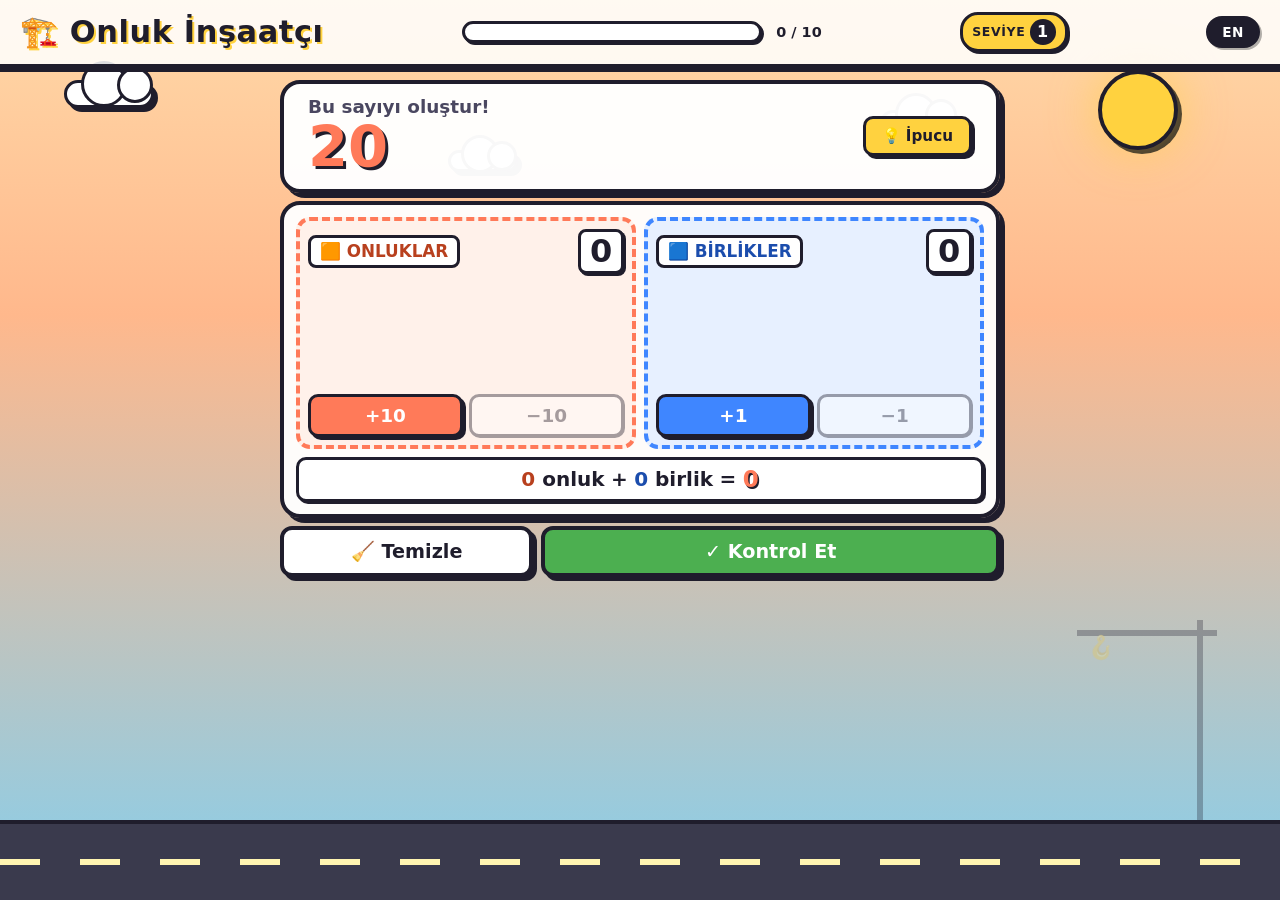
==== commit 8dd8d8d9: "feat(config): central config.json for reward weights and game visibility - Add /config.json with rew" ====
--- a/games/base-ten-builder.html
+++ b/games/base-ten-builder.html
@@ -1068,12 +1068,26 @@
      Paths are relative to THIS file (games/<slug>.html),
      so reward images live at ../images/ from here.
   --------------------------------------------- */
-  const REWARDS = [
+  /* Rewards: overridden at runtime by /config.json if present */
+  let REWARDS = [
     { src: '../images/1tl.jpg',  weight: 10, label: '1 TL'  },
     { src: '../images/5tl.jpg',  weight: 50, label: '5 TL'  },
     { src: '../images/10tl.jpg', weight: 20, label: '10 TL' },
     { src: '../images/20tl.jpg', weight: 20, label: '20 TL' },
   ];
+
+  fetch('../config.json', { cache: 'no-store' })
+    .then(r => r.ok ? r.json() : null)
+    .then(cfg => {
+      if (!cfg || !Array.isArray(cfg.rewards) || !cfg.rewards.length) return;
+      const next = cfg.rewards.map(r => ({
+        src: /^(\.\.\/|\/|https?:\/\/)/.test(r.src) ? r.src : '../' + String(r.src).replace(/^\.?\//, ''),
+        weight: Number(r.weight) || 0,
+        label: String(r.label || ''),
+      })).filter(r => r.src && r.weight > 0);
+      if (next.length) REWARDS = next;
+    })
+    .catch(() => { /* keep hardcoded REWARDS as fallback */ });
 
   /* ---------- Helpers ---------- */
   const rand = (a, b) => Math.floor(Math.random() * (b - a + 1)) + a;
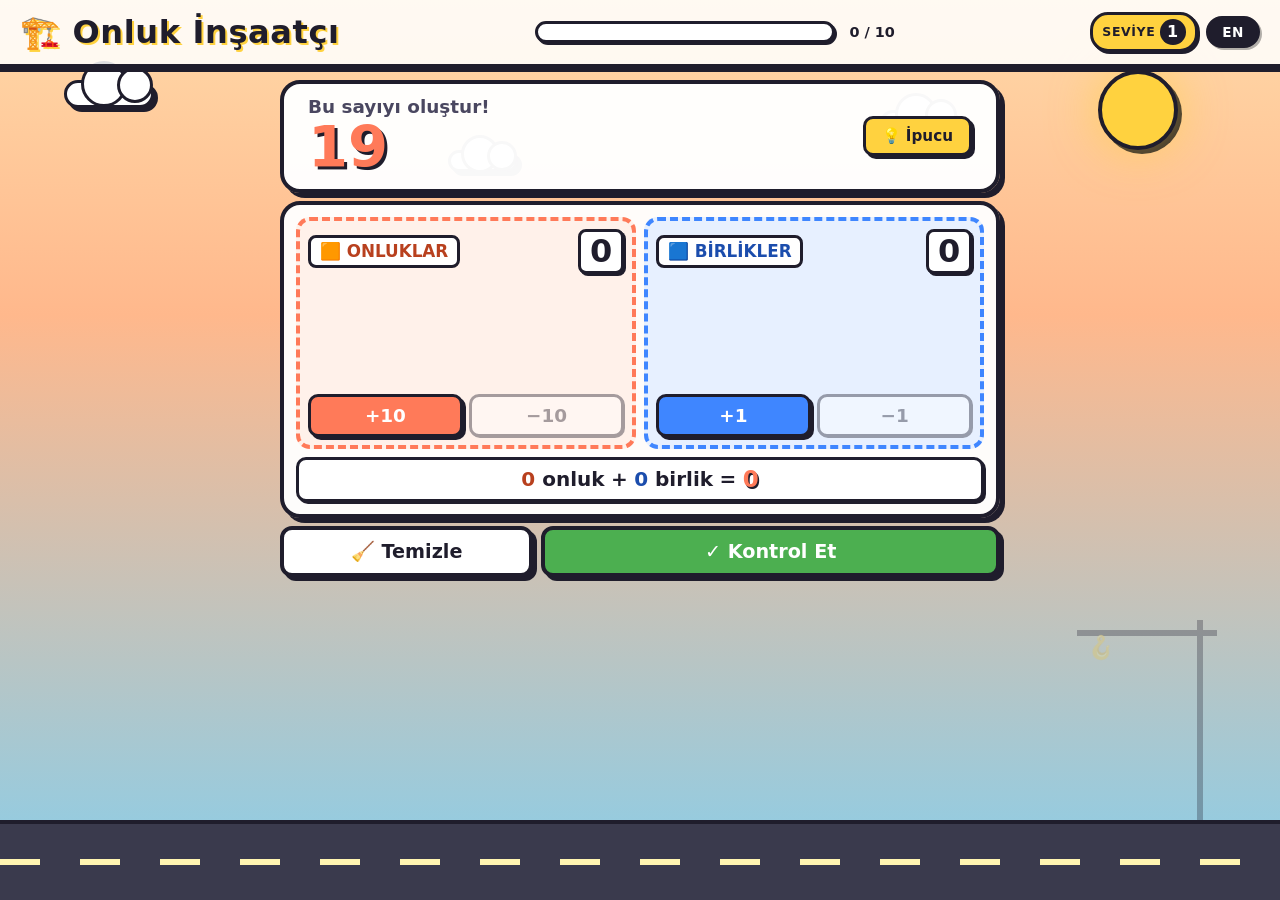
==== commit 7a2c00b5: "feat(games): update game configurations and add new game - Updated config.json to disable "number_ci" ====
--- a/games/base-ten-builder.html
+++ b/games/base-ten-builder.html
@@ -4,108 +4,20 @@
 <meta charset="UTF-8" />
 <meta name="viewport" content="width=device-width,initial-scale=1.0,maximum-scale=1.0,user-scalable=no" />
 <title>Onluk İnşaatçı — Grade 2 Math Game</title>
+<link rel="stylesheet" href="../shared/mf-design.css">
 <style>
 /* =========================================================================
-   BASE-TEN BUILDER / ONLUK İNŞAATÇI — Grade 2 Math Game
-   Target concept: tens and ones place value (Turkish curriculum MAT.2.1.2)
-   Single-file, no external libraries.
+   BASE-TEN BUILDER — game-specific styles only
+   Target: MAT.2.1.2  Tens and ones place value
    ========================================================================= */
 
-/* -------- Design tokens (matching spec exactly) -------- */
-:root {
-  --sky-top:    #ffd9a8;
-  --sky-mid:    #ffb88c;
-  --sky-bottom: #87ceeb;
-  --sun:        #ffd23f;
-  --cloud:      #ffffff;
-  --road:       #3a3a4d;
-  --road-line:  #fff5b1;
-  --ink:        #1f1d2c;
-  --ink-soft:   #4a4760;
-  --good:       #4caf50;
-  --bad:        #ef4f4f;
-  --warm:       #ff7a59;
-  --tens-block: #ff7a59;
-  --tens-edge:  #b8401e;
-  --tens-zone:  #fff1ea;
-  --tens-zone-edge: #ff7a59;
-  --ones-block: #3f86ff;
-  --ones-edge:  #1b4dad;
-  --ones-zone:  #e7f0ff;
-  --ones-zone-edge: #3f86ff;
-  --b1: #ff5252;
-  --b2: #ffca28;
-  --b3: #66bb6a;
-  --b4: #42a5f5;
-  --b5: #ab47bc;
-  --b6: #ff9800;
-}
-
-* { box-sizing: border-box; margin: 0; padding: 0; }
-html, body { height: 100%; }
-
-body {
-  font-family: "Comic Sans MS","Chalkboard SE","Comic Neue","Trebuchet MS",system-ui,sans-serif;
-  color: var(--ink);
-  background: linear-gradient(180deg, var(--sky-top) 0%, var(--sky-mid) 35%, var(--sky-bottom) 100%);
-  overflow: hidden;
-  -webkit-tap-highlight-color: transparent;
-  user-select: none;
-}
-
-#app {
-  position: relative;
-  width: 100vw;
-  height: 100vh;
-  height: 100dvh;
-  overflow: hidden;
-  display: flex;
-  flex-direction: column;
-}
-
-/* -------- Header & progress bar -------- */
-header {
-  position: relative;
-  z-index: 5;
-  display: flex;
-  align-items: center;
-  justify-content: space-between;
-  gap: 1rem;
-  padding: 0.75rem 1.25rem;
-  background: rgba(255,255,255,0.85);
-  border-bottom: 4px solid var(--ink);
-  box-shadow: 0 4px 0 var(--ink);
-}
-.title {
-  font-size: clamp(1.1rem, 3.2vw, 1.9rem);
-  font-weight: 900;
-  letter-spacing: 0.02em;
-  display: flex;
-  align-items: center;
-  gap: 0.4rem;
-  text-shadow: 2px 2px 0 var(--sun);
-  white-space: nowrap;
-}
-
-/* -------- Language toggle -------- */
-.lang-toggle {
-  font-family: inherit;
-  font-size: 0.85rem;
-  font-weight: 900;
-  padding: 0.3rem 0.8rem;
-  background: var(--ink);
-  color: #fff;
-  border: 3px solid var(--ink);
-  border-radius: 20px;
-  cursor: pointer;
-  box-shadow: 2px 2px 0 rgba(0,0,0,0.3);
-  letter-spacing: 0.05em;
-  flex-shrink: 0;
-  transition: background 0.15s;
-}
-.lang-toggle:hover { background: var(--ink-soft); }
-.lang-toggle:active { transform: translate(1px, 1px); box-shadow: 1px 1px 0 rgba(0,0,0,0.3); }
-.lang-toggle:focus-visible { outline: 3px solid var(--sun); outline-offset: 2px; }
+/* -------- Ambient container -------- */
+.ambient {
+  position: absolute;
+  inset: 0;
+  pointer-events: none;
+  z-index: 0;
+}
 
 /* -------- Level chip -------- */
 .level-chip {
@@ -144,83 +56,10 @@
   justify-content: center;
 }
 
-.progress-wrap {
-  display: flex;
-  align-items: center;
-  gap: 0.6rem;
-  min-width: 0;
-  flex: 1;
-  max-width: 360px;
-}
-.progress-track {
-  flex: 1;
-  height: 22px;
-  background: #fff;
-  border: 3px solid var(--ink);
-  border-radius: 14px;
-  overflow: hidden;
-  box-shadow: 2px 2px 0 var(--ink);
-}
-.progress-fill {
-  height: 100%;
-  width: 0%;
-  background: linear-gradient(90deg, #ff5252 0%, #ffca28 50%, #66bb6a 100%);
-  transition: width 0.4s cubic-bezier(.34,1.56,.64,1);
-}
-.progress-text {
-  font-weight: 700;
-  font-size: 0.9rem;
-  min-width: 50px;
-  text-align: right;
-}
-
-/* -------- Decorative ambient background -------- */
-.ambient {
-  position: absolute;
-  inset: 0;
-  pointer-events: none;
-  z-index: 0;
-}
-.sun {
-  position: absolute;
-  top: 70px;
-  right: 8%;
-  width: 80px;
-  height: 80px;
-  background: var(--sun);
-  border-radius: 50%;
-  box-shadow: 0 0 50px rgba(255,210,63,0.7), 4px 4px 0 var(--ink);
-  border: 4px solid var(--ink);
-}
-.cloud {
-  position: absolute;
-  background: var(--cloud);
-  border: 3px solid var(--ink);
-  border-radius: 50px;
-  box-shadow: 4px 4px 0 var(--ink);
-}
-.cloud::before, .cloud::after {
-  content: "";
-  position: absolute;
-  background: var(--cloud);
-  border: 3px solid var(--ink);
-  border-radius: 50%;
-}
-.cloud-1 { top: 80px;  left: 5%;   width: 90px; height: 28px; animation: drift 50s linear infinite; }
-.cloud-1::before { width: 40px; height: 40px; top: -22px; left: 14px; }
-.cloud-1::after  { width: 30px; height: 30px; top: -16px; left: 50px; }
-.cloud-2 { top: 150px; left: 35%;  width: 70px; height: 22px; animation: drift 65s linear infinite; animation-delay: -25s; }
-.cloud-2::before { width: 32px; height: 32px; top: -18px; left: 10px; }
-.cloud-2::after  { width: 24px; height: 24px; top: -12px; left: 36px; }
-.cloud-3 { top: 110px; right: 25%; width: 80px; height: 26px; animation: drift 55s linear infinite; animation-delay: -15s; }
-.cloud-3::before { width: 36px; height: 36px; top: -20px; left: 12px; }
-.cloud-3::after  { width: 26px; height: 26px; top: -14px; left: 42px; }
-@keyframes drift {
-  0%   { transform: translateX(-200px); }
-  100% { transform: translateX(calc(100vw + 200px)); }
-}
-
-/* Construction crane silhouette */
+/* -------- Scoped progress-wrap max-width (override shared default) -------- */
+.progress-wrap { max-width: 360px; }
+
+/* -------- Construction crane silhouette -------- */
 .crane {
   position: absolute;
   bottom: 80px;
@@ -253,32 +92,6 @@
   0%, 100% { transform: rotate(-8deg); }
   50%      { transform: rotate(8deg); }
 }
-
-/* -------- Ground strip -------- */
-.ground {
-  position: absolute;
-  bottom: 0; left: 0; right: 0;
-  height: 80px;
-  background: var(--road);
-  border-top: 4px solid var(--ink);
-  z-index: 1;
-  overflow: hidden;
-}
-.ground::before {
-  content: "";
-  position: absolute;
-  top: 50%;
-  left: 0; right: 0;
-  height: 6px;
-  transform: translateY(-50%);
-  background: repeating-linear-gradient(
-    to right,
-    var(--road-line) 0 40px,
-    transparent 40px 80px
-  );
-  animation: roadlines 1.5s linear infinite;
-}
-@keyframes roadlines { to { background-position: -80px 0; } }
 
 /* -------- Main game area -------- */
 main {
@@ -293,7 +106,7 @@
   overflow-y: auto;
 }
 
-/* -------- Question prompt card -------- */
+/* -------- Prompt card -------- */
 .prompt-card {
   background: rgba(255,255,255,0.97);
   border: 4px solid var(--ink);
@@ -359,13 +172,11 @@
   flex-direction: column;
   gap: 0.5rem;
 }
-
 .zones {
   display: grid;
   grid-template-columns: 1fr 1fr;
   gap: 0.5rem;
 }
-
 .zone {
   position: relative;
   border: 4px dashed var(--ink);
@@ -376,9 +187,8 @@
   flex-direction: column;
   overflow: hidden;
 }
-.zone.tens { background: var(--tens-zone); border-color: var(--tens-zone-edge); }
-.zone.ones { background: var(--ones-zone); border-color: var(--ones-zone-edge); }
-
+.zone.tens { background: var(--tens-zone, #fff1ea); border-color: var(--tens-zone-edge, var(--tens-block)); }
+.zone.ones { background: var(--ones-zone, #e7f0ff); border-color: var(--ones-zone-edge, var(--ones-block)); }
 .zone-header {
   display: flex;
   align-items: center;
@@ -412,8 +222,6 @@
   min-width: 40px;
   text-align: center;
 }
-
-/* Hint overlay */
 .zone-hint {
   font-size: 0.78rem;
   color: var(--ink-soft);
@@ -425,8 +233,6 @@
   display: none;
 }
 .zone-hint.visible { display: block; }
-
-/* Block holder */
 .block-area {
   flex: 1;
   display: flex;
@@ -437,22 +243,16 @@
   min-height: 110px;
 }
 
-/* Tens rod */
+/* -------- Interactive block overrides -------- */
+/* The shared .tens-rod provides the grid/color/border base.
+   Below we add interactive behavior specific to this game. */
 .tens-rod {
-  display: grid;
-  grid-template-rows: repeat(10, 1fr);
-  width: 18px;
-  height: 100px;
-  background: var(--tens-block);
-  border: 2px solid var(--tens-edge);
-  border-radius: 4px;
   cursor: pointer;
   transition: transform 0.15s ease, box-shadow 0.15s ease;
   animation: blockPop 0.35s cubic-bezier(.34,1.56,.64,1);
   box-shadow: 2px 2px 0 var(--tens-edge);
 }
-.tens-rod > span { border-bottom: 1px solid var(--tens-edge); pointer-events: none; }
-.tens-rod > span:last-child { border-bottom: none; }
+.tens-rod > span { pointer-events: none; }
 .tens-rod:hover { transform: translateY(-3px); box-shadow: 2px 5px 0 var(--tens-edge); }
 .tens-rod.removing { animation: blockFly 0.3s ease-in forwards; }
 .tens-rod.regrouped {
@@ -460,13 +260,10 @@
   box-shadow: 0 0 20px var(--good), 2px 2px 0 var(--tens-edge);
 }
 
-/* Ones cube */
+/* Ones cubes in this game are 18×18 (larger + interactive) */
 .ones-cube {
   width: 18px;
   height: 18px;
-  background: var(--ones-block);
-  border: 2px solid var(--ones-edge);
-  border-radius: 4px;
   cursor: pointer;
   transition: transform 0.15s ease;
   animation: blockPop 0.3s cubic-bezier(.34,1.56,.64,1);
@@ -480,17 +277,14 @@
   border-color: #2d7a31;
 }
 
-/* Locked (pre-filled, read-only) blocks — slightly dimmed, no hover */
+/* Locked (pre-filled, read-only) blocks */
 .tens-rod.locked, .ones-cube.locked {
   cursor: default;
   opacity: 0.85;
   filter: saturate(0.85);
 }
-.tens-rod.locked:hover, .ones-cube.locked:hover {
-  transform: none;
-  box-shadow: 2px 2px 0 var(--tens-edge);
-}
-.ones-cube.locked:hover { box-shadow: 2px 2px 0 var(--ones-edge); }
+.tens-rod.locked:hover  { transform: none; box-shadow: 2px 2px 0 var(--tens-edge); }
+.ones-cube.locked:hover { transform: none; box-shadow: 2px 2px 0 var(--ones-edge); }
 
 @keyframes blockPop {
   0%   { transform: scale(0) rotate(-20deg); opacity: 0; }
@@ -512,7 +306,7 @@
   100% { transform: scale(1); }
 }
 
-/* Zone action buttons */
+/* -------- Zone action buttons -------- */
 .zone-actions {
   display: flex;
   gap: 0.4rem;
@@ -534,14 +328,14 @@
   min-width: 60px;
   transition: transform 0.1s ease, box-shadow 0.1s ease;
 }
-.zone-btn:hover { transform: translate(-1px,-1px); box-shadow: 4px 4px 0 var(--ink); }
-.zone-btn:active { transform: translate(2px, 2px); box-shadow: 1px 1px 0 var(--ink); }
+.zone-btn:hover  { transform: translate(-1px,-1px); box-shadow: 4px 4px 0 var(--ink); }
+.zone-btn:active { transform: translate(2px, 2px);  box-shadow: 1px 1px 0 var(--ink); }
 .zone-btn:focus-visible { outline: 3px solid var(--sun); outline-offset: 2px; }
 .zone-btn.add.tens-color { background: var(--tens-block); color: #fff; }
 .zone-btn.add.ones-color { background: var(--ones-block); color: #fff; }
 .zone-btn[disabled] { opacity: 0.4; cursor: not-allowed; box-shadow: 1px 1px 0 var(--ink); transform: none; }
 
-/* Live equation summary */
+/* -------- Live equation summary -------- */
 .summary {
   display: flex;
   align-items: center;
@@ -585,12 +379,12 @@
 }
 .action-btn.check { background: var(--good); color: #fff; flex: 2; min-width: 120px; }
 .action-btn.clear { background: #fff; color: var(--ink); flex: 1; min-width: 100px; }
-.action-btn:hover { transform: translate(-2px,-2px); box-shadow: 6px 6px 0 var(--ink); }
-.action-btn:active { transform: translate(2px, 2px); box-shadow: 2px 2px 0 var(--ink); }
+.action-btn:hover  { transform: translate(-2px,-2px); box-shadow: 6px 6px 0 var(--ink); }
+.action-btn:active { transform: translate(2px, 2px);  box-shadow: 2px 2px 0 var(--ink); }
 .action-btn:focus-visible { outline: 3px solid var(--sun); outline-offset: 2px; }
 .action-btn[disabled] { opacity: 0.4; cursor: not-allowed; }
 
-/* Multiple-choice buttons */
+/* -------- Multiple-choice row -------- */
 .mc-row {
   width: min(720px, 94vw);
   display: flex;
@@ -615,36 +409,13 @@
 .mc-btn:nth-child(1) { background: #ff5252; color: #fff; }
 .mc-btn:nth-child(2) { background: #66bb6a; color: #fff; }
 .mc-btn:nth-child(3) { background: #42a5f5; color: #fff; }
-.mc-btn:hover { transform: translate(-2px,-2px); box-shadow: 7px 7px 0 var(--ink); }
-.mc-btn:active { transform: translate(2px, 2px); box-shadow: 2px 2px 0 var(--ink); }
+.mc-btn:hover  { transform: translate(-2px,-2px); box-shadow: 7px 7px 0 var(--ink); }
+.mc-btn:active { transform: translate(2px, 2px);  box-shadow: 2px 2px 0 var(--ink); }
 .mc-btn:focus-visible { outline: 3px solid var(--sun); outline-offset: 2px; }
 .mc-btn.correct-flash { animation: correctPulse 0.6s ease; background: var(--good) !important; }
-.mc-btn.wrong-flash   { animation: wrongShake 0.5s ease;   background: var(--bad)  !important; }
-@keyframes correctPulse { 0%,100% { transform: scale(1); } 50% { transform: scale(1.1); } }
-@keyframes wrongShake {
-  0%, 100% { transform: translateX(0); }
-  20%, 60% { transform: translateX(-8px); }
-  40%, 80% { transform: translateX(8px); }
-}
-
-/* -------- Feedback -------- */
-.feedback {
-  min-height: 36px;
-  font-size: clamp(1rem, 2.4vw, 1.25rem);
-  font-weight: 800;
-  text-align: center;
-  padding: 0.3rem 1rem;
-}
-.feedback.good { color: var(--good); animation: bounceIn 0.5s ease; }
-.feedback.bad  { color: var(--bad);  animation: bounceIn 0.5s ease; }
-.feedback.info { color: var(--ink-soft); }
-@keyframes bounceIn {
-  0%   { transform: scale(0.5); opacity: 0; }
-  60%  { transform: scale(1.15); opacity: 1; }
-  100% { transform: scale(1); }
-}
-
-/* Regrouping toast */
+.mc-btn.wrong-flash   { animation: wrongShake  0.5s ease; background: var(--bad)  !important; }
+
+/* -------- Regrouping toast -------- */
 .regroup-toast {
   position: fixed;
   top: 80px;
@@ -670,103 +441,6 @@
   opacity: 1;
 }
 
-/* -------- Reward modal -------- */
-.reward-modal {
-  position: fixed;
-  inset: 0;
-  background: rgba(31,29,44,0.7);
-  display: flex;
-  align-items: center;
-  justify-content: center;
-  z-index: 100;
-  padding: 1rem;
-  backdrop-filter: blur(4px);
-}
-.reward-modal[hidden] { display: none; }
-.reward-card {
-  background: #fff;
-  border: 5px solid var(--ink);
-  border-radius: 24px;
-  padding: 1.5rem 2rem;
-  box-shadow: 10px 10px 0 var(--ink);
-  text-align: center;
-  max-width: 500px;
-  width: 92vw;
-  animation: popIn 0.5s cubic-bezier(.34,1.56,.64,1);
-  position: relative;
-  z-index: 2;
-}
-@keyframes popIn {
-  0%   { transform: scale(0) rotate(-15deg); }
-  100% { transform: scale(1) rotate(0); }
-}
-.reward-card h2 {
-  font-size: clamp(1.6rem, 5vw, 2.2rem);
-  margin-bottom: 1rem;
-  color: var(--warm);
-  text-shadow: 3px 3px 0 var(--ink);
-}
-.reward-image-wrap {
-  width: 220px;
-  height: 140px;
-  margin: 0 auto 1rem;
-  border: 4px solid var(--ink);
-  border-radius: 12px;
-  background: linear-gradient(135deg, #f5e9c5, #e8c873);
-  display: flex;
-  align-items: center;
-  justify-content: center;
-  overflow: hidden;
-}
-.reward-image-wrap img { width: 100%; height: 100%; object-fit: cover; display: block; }
-.reward-image-wrap .fallback {
-  font-size: 1.2rem;
-  font-weight: 900;
-  color: var(--ink);
-  padding: 0.5rem;
-  text-align: center;
-  line-height: 1.3;
-}
-.reward-msg {
-  font-size: 1.05rem;
-  margin-bottom: 1.25rem;
-  color: var(--ink-soft);
-}
-.play-again {
-  font-family: inherit;
-  font-size: 1.25rem;
-  font-weight: 900;
-  padding: 0.8rem 2rem;
-  background: var(--good);
-  color: #fff;
-  border: 4px solid var(--ink);
-  border-radius: 14px;
-  box-shadow: 4px 4px 0 var(--ink);
-  cursor: pointer;
-}
-.play-again:hover { transform: translate(-2px,-2px); box-shadow: 6px 6px 0 var(--ink); }
-.play-again:active { transform: translate(2px, 2px); box-shadow: 2px 2px 0 var(--ink); }
-.play-again:focus-visible { outline: 3px solid var(--sun); outline-offset: 3px; }
-
-.confetti-layer {
-  position: absolute;
-  inset: 0;
-  pointer-events: none;
-  overflow: hidden;
-  z-index: 1;
-}
-.confetti-piece {
-  position: absolute;
-  width: 10px;
-  height: 14px;
-  top: -20px;
-  animation: confettiFall linear forwards;
-}
-@keyframes confettiFall {
-  0%   { transform: translateY(-20px) rotate(0deg);   opacity: 1; }
-  100% { transform: translateY(110vh) rotate(720deg); opacity: 0.9; }
-}
-
 /* -------- Mobile tweaks -------- */
 @media (max-width: 520px) {
   header { padding: 0.5rem 0.75rem; }
@@ -791,7 +465,7 @@
     <div class="cloud cloud-3"></div>
     <div class="crane"></div>
   </div>
-  <div class="ground" aria-hidden="true"></div>
+  <div class="road" aria-hidden="true"></div>
 
   <!-- ============ Header & progress bar ============ -->
   <header>
@@ -800,10 +474,12 @@
       <div class="progress-track"><div class="progress-fill" id="progressFill"></div></div>
       <div class="progress-text" id="progressText">0 / 10</div>
     </div>
-    <div class="level-chip" id="levelChip" aria-live="polite">
-      <span id="levelLabel">Seviye</span> <span id="levelValue">1</span>
+    <div class="header-end">
+      <div class="level-chip" id="levelChip" aria-live="polite">
+        <span id="levelLabel">Seviye</span> <span id="levelValue">1</span>
+      </div>
+      <button class="lang-toggle" id="langToggleBtn" type="button">EN</button>
     </div>
-    <button class="lang-toggle" id="langToggleBtn" type="button">EN</button>
   </header>
 
   <!-- ============ Main game ============ -->
@@ -900,6 +576,7 @@
 
 </div>
 
+<script src="../shared/mf-core.js"></script>
 <script>
 /* =========================================================================
    BASE-TEN BUILDER — game logic
@@ -907,10 +584,13 @@
 (() => {
   'use strict';
 
+  /* ---------- MF helpers aliased locally ---------- */
+  const { rand, pick, shuffle, spawnConfetti, loadRewards, chooseReward, mountReward } = MF;
+
   /* ---------- Config ---------- */
   const TARGET_PROGRESS  = 10;
   const INCREMENT_RIGHT = 1;
-  const DECREMENT_WRONG  = 0;   /* Grade 2: no penalty on wrong answers */
+  const DECREMENT_WRONG  = 0;   // no penalty on wrong answers
   const FEEDBACK_DELAY   = 1100;
 
   const MAX_TENS = 12;
@@ -1052,7 +732,6 @@
     $sumOnesWordEl.textContent  = S('onesWord');
     $regroupToastEl.textContent = S('regroupToast');
     $levelLabelEl.textContent   = S('level');
-    /* ARIA labels */
     $addTensEl.setAttribute('aria-label',    S('ariaAddTen'));
     $removeTensEl.setAttribute('aria-label', S('ariaRemoveTen'));
     $addOnesEl.setAttribute('aria-label',    S('ariaAddOne'));
@@ -1064,44 +743,10 @@
     document.title = S('title').replace(/^🏗️\s*/, '') + ' — Grade 2 Math';
   }
 
-  /* ---------- Rewards ----------
-     Paths are relative to THIS file (games/<slug>.html),
-     so reward images live at ../images/ from here.
-  --------------------------------------------- */
-  /* Rewards: overridden at runtime by /config.json if present */
-  let REWARDS = [
-    { src: '../images/1tl.jpg',  weight: 10, label: '1 TL'  },
-    { src: '../images/5tl.jpg',  weight: 50, label: '5 TL'  },
-    { src: '../images/10tl.jpg', weight: 20, label: '10 TL' },
-    { src: '../images/20tl.jpg', weight: 20, label: '20 TL' },
-  ];
-
-  fetch('../config.json', { cache: 'no-store' })
-    .then(r => r.ok ? r.json() : null)
-    .then(cfg => {
-      if (!cfg || !Array.isArray(cfg.rewards) || !cfg.rewards.length) return;
-      const next = cfg.rewards.map(r => ({
-        src: /^(\.\.\/|\/|https?:\/\/)/.test(r.src) ? r.src : '../' + String(r.src).replace(/^\.?\//, ''),
-        weight: Number(r.weight) || 0,
-        label: String(r.label || ''),
-      })).filter(r => r.src && r.weight > 0);
-      if (next.length) REWARDS = next;
-    })
-    .catch(() => { /* keep hardcoded REWARDS as fallback */ });
-
-  /* ---------- Helpers ---------- */
-  const rand = (a, b) => Math.floor(Math.random() * (b - a + 1)) + a;
-  const pick = (arr) => arr[Math.floor(Math.random() * arr.length)];
-
-  function shuffle(arr) {
-    const a = arr.slice();
-    for (let i = a.length - 1; i > 0; i--) {
-      const j = Math.floor(Math.random() * (i + 1));
-      [a[i], a[j]] = [a[j], a[i]];
-    }
-    return a;
-  }
-
+  /* ---------- Rewards ---------- */
+  const rewardStore = loadRewards();
+
+  /* ---------- Game-specific distractor helper (different strategy from MF.makeDistractors) ---------- */
   function makeDistractors(answer, count = 2) {
     const used = new Set([answer]);
     const out = [];
@@ -1130,11 +775,7 @@
     return out;
   }
 
-  /* ---------- Difficulty progression ----------
-     Level 1 (progress 0-2): small numbers 11-39, only build/identify
-     Level 2 (progress 3-5): full range 10-99 + place value + expanded form
-     Level 3 (progress 6+):  + compare + build-partial (workspace pre-filled)
-  -------------------------------------------------- */
+  /* ---------- Difficulty progression ---------- */
   function currentLevel() {
     if (state.progress <= 2) return 1;
     if (state.progress <= 5) return 2;
@@ -1154,13 +795,7 @@
     const [lo, hi] = rangeForLevel();
     const choices = lvl === 1
       ? [rand(11, 19), rand(2, 3) * 10, rand(lo, hi), rand(lo, hi)]
-      : [
-          rand(11, 19),           /* teens */
-          rand(2, 9) * 10,        /* round tens */
-          rand(2, 9) * 11,        /* doubles 22, 33, 44... */
-          rand(lo, hi),
-          rand(lo, hi),
-        ];
+      : [rand(11, 19), rand(2, 9) * 10, rand(2, 9) * 11, rand(lo, hi), rand(lo, hi)];
     const target = pick(choices);
     return { mode: 'build', target, instructionKey: 'buildInstr' };
   }
@@ -1200,24 +835,20 @@
     };
   }
 
-  /* Expanded form: 47 = ? + 7  →  choose 40 */
   function genExpandedFormMode() {
     const [lo, hi] = rangeForLevel();
     let num = rand(Math.max(lo, 21), hi);
-    if (num % 10 === 0) num += rand(1, 9);   /* avoid trivial round tens */
+    if (num % 10 === 0) num += rand(1, 9);
     const tens = Math.floor(num / 10) * 10;
     const ones = num % 10;
     const askTens = Math.random() < 0.5;
     const correct = askTens ? tens : ones;
     const set = new Set([correct]);
     const choices = [correct];
-    /* swap distractor (the OTHER digit's value) — classic confusion */
     const swap = askTens ? Math.floor(num / 10) : ones * 10;
     if (!set.has(swap) && swap !== 0) { choices.push(swap); set.add(swap); }
     while (choices.length < 3) {
-      const d = askTens
-        ? (rand(1, 9) * 10)
-        : rand(1, 9);
+      const d = askTens ? (rand(1, 9) * 10) : rand(1, 9);
       if (!set.has(d)) { choices.push(d); set.add(d); }
     }
     return {
@@ -1233,16 +864,14 @@
     };
   }
 
-  /* Compare: which is bigger (or smaller)? */
   function genCompareMode() {
     const [lo, hi] = rangeForLevel();
     let a = rand(lo, hi);
     let b = rand(lo, hi);
-    /* Make sure they share a digit sometimes (trickier) and aren't equal */
     if (Math.random() < 0.5) {
       const t = Math.floor(a / 10);
       const o = a % 10;
-      b = o * 10 + t;       /* digit-swap variant */
+      b = o * 10 + t;
     }
     while (b === a) b = rand(lo, hi);
     const askBigger = Math.random() < 0.6;
@@ -1257,13 +886,11 @@
     };
   }
 
-  /* Build with workspace pre-filled — kid completes the rest */
   function genBuildPartialMode() {
     const [lo, hi] = rangeForLevel();
     const target = rand(Math.max(lo, 25), hi);
     const tTotal = Math.floor(target / 10);
     const oTotal = target % 10;
-    /* Pre-fill either some tens OR some ones (not both) — keeps it clear */
     const fillTens = Math.random() < 0.5 && tTotal >= 2;
     const preTens = fillTens ? rand(1, tTotal - 1) : 0;
     const preOnes = fillTens ? 0 : (oTotal >= 2 ? rand(1, Math.max(1, oTotal - 1)) : 0);
@@ -1277,7 +904,6 @@
     };
   }
 
-  /* Generator pools keyed by level */
   const POOL_L1 = [
     { fn: genBuildMode,         weight: 60 },
     { fn: genIdentifyMode,      weight: 40 },
@@ -1300,7 +926,6 @@
   function pickGenerator() {
     const lvl = currentLevel();
     const pool = lvl === 1 ? POOL_L1 : (lvl === 2 ? POOL_L2 : POOL_L3);
-    /* Avoid repeating the SAME mode twice in a row when possible */
     const lastMode = state.current ? state.current.mode : null;
     const filtered = pool.filter(g => {
       const probeMode = ({
@@ -1328,9 +953,9 @@
     progress: 0,
     current: null,
     workspace: { tens: 0, ones: 0 },
-    prefill:   { tens: 0, ones: 0 },   /* locked pre-fills (buildPartial mode) */
-    locked: false,                      /* submit lock during feedback */
-    readOnly: false,                    /* full workspace read-only (identify/placevalue) */
+    prefill:   { tens: 0, ones: 0 },
+    locked: false,
+    readOnly: false,
     hintOn: false,
     busy: false,
     lastLevel: 1,
@@ -1339,43 +964,43 @@
   /* ---------- DOM refs ---------- */
   const $titleEl        = document.getElementById('titleEl');
   const $progressBar    = document.getElementById('progressBar');
-  const $progressFill  = document.getElementById('progressFill');
-  const $progressText  = document.getElementById('progressText');
+  const $progressFill   = document.getElementById('progressFill');
+  const $progressText   = document.getElementById('progressText');
   const $langToggleBtn  = document.getElementById('langToggleBtn');
   const $instructionEl  = document.getElementById('instructionEl');
   const $targetNumberEl = document.getElementById('targetNumberEl');
   const $hintBtn        = document.getElementById('hintBtn');
   const $hintLabelEl    = document.getElementById('hintLabel');
-  const $tensLabelEl   = document.getElementById('tensLabel');
+  const $tensLabelEl    = document.getElementById('tensLabel');
   const $onesLabelEl    = document.getElementById('onesLabel');
   const $tensHintEl     = document.getElementById('tensHint');
   const $onesHintEl     = document.getElementById('onesHint');
-  const $tensCountEl   = document.getElementById('tensCount');
-  const $onesCountEl   = document.getElementById('onesCount');
-  const $tensAreaEl    = document.getElementById('tensArea');
-  const $onesAreaEl    = document.getElementById('onesArea');
-  const $addTensEl     = document.getElementById('addTens');
+  const $tensCountEl    = document.getElementById('tensCount');
+  const $onesCountEl    = document.getElementById('onesCount');
+  const $tensAreaEl     = document.getElementById('tensArea');
+  const $onesAreaEl     = document.getElementById('onesArea');
+  const $addTensEl      = document.getElementById('addTens');
   const $removeTensEl   = document.getElementById('removeTens');
-  const $addOnesEl     = document.getElementById('addOnes');
+  const $addOnesEl      = document.getElementById('addOnes');
   const $removeOnesEl   = document.getElementById('removeOnes');
-  const $sumTensEl     = document.getElementById('sumTens');
-  const $sumOnesEl     = document.getElementById('sumOnes');
-  const $sumTotalEl    = document.getElementById('sumTotal');
-  const $sumTensWordEl = document.getElementById('sumTensWord');
-  const $sumOnesWordEl = document.getElementById('sumOnesWord');
-  const $summaryEl     = document.getElementById('summary');
-  const $actionRowEl   = document.getElementById('actionRow');
-  const $clearBtnEl    = document.getElementById('clearBtn');
-  const $checkBtnEl    = document.getElementById('checkBtn');
-  const $mcRowEl       = document.getElementById('mcRow');
-  const $feedbackEl    = document.getElementById('feedback');
+  const $sumTensEl      = document.getElementById('sumTens');
+  const $sumOnesEl      = document.getElementById('sumOnes');
+  const $sumTotalEl     = document.getElementById('sumTotal');
+  const $sumTensWordEl  = document.getElementById('sumTensWord');
+  const $sumOnesWordEl  = document.getElementById('sumOnesWord');
+  const $summaryEl      = document.getElementById('summary');
+  const $actionRowEl    = document.getElementById('actionRow');
+  const $clearBtnEl     = document.getElementById('clearBtn');
+  const $checkBtnEl     = document.getElementById('checkBtn');
+  const $mcRowEl        = document.getElementById('mcRow');
+  const $feedbackEl     = document.getElementById('feedback');
   const $regroupToastEl = document.getElementById('regroupToast');
-  const $rewardModal   = document.getElementById('rewardModal');
-  const $rewardTitleEl = document.getElementById('rewardTitle');
-  const $rewardMsgEl   = document.getElementById('rewardMsg');
+  const $rewardModal    = document.getElementById('rewardModal');
+  const $rewardTitleEl  = document.getElementById('rewardTitle');
+  const $rewardMsgEl    = document.getElementById('rewardMsg');
   const $rewardImageWrapEl = document.getElementById('rewardImageWrap');
-  const $confettiLayerEl = document.getElementById('confettiLayer');
-  const $playAgainBtnEl = document.getElementById('playAgainBtn');
+  const $confettiLayerEl   = document.getElementById('confettiLayer');
+  const $playAgainBtnEl    = document.getElementById('playAgainBtn');
   const $workspaceEl    = document.getElementById('workspace');
   const $levelChipEl    = document.getElementById('levelChip');
   const $levelLabelEl   = document.getElementById('levelLabel');
@@ -1440,9 +1065,7 @@
     $sumTotalEl.textContent  = tens * 10 + ones;
 
     const isBuildLike = state.current && (state.current.mode === 'build' || state.current.mode === 'buildPartial');
-    if (isBuildLike &&
-        (tens * 10 + ones) === state.current.target &&
-        (tens + ones) > 0) {
+    if (isBuildLike && (tens * 10 + ones) === state.current.target && (tens + ones) > 0) {
       $summaryEl.classList.add('match');
     } else {
       $summaryEl.classList.remove('match');
@@ -1486,7 +1109,6 @@
 
   function clearWorkspace() {
     if (state.locked || state.busy) return;
-    /* Clear back to prefill (locked blocks stay) */
     state.workspace = {
       tens: state.prefill.tens || 0,
       ones: state.prefill.ones || 0,
@@ -1512,7 +1134,6 @@
     setTimeout(() => {
       state.workspace.ones -= 10;
       state.workspace.tens += 1;
-      /* Regrouping may consume prefilled ones — clamp so removeOne stays valid */
       state.prefill.ones = Math.min(state.prefill.ones || 0, state.workspace.ones);
       renderWorkspace();
       const newRod = $tensAreaEl.lastElementChild;
@@ -1528,13 +1149,12 @@
   /* ---------- Render a new question ---------- */
   function renderQuestion(q) {
     state.workspace = { tens: 0, ones: 0 };
-    state.prefill   = { tens: 0, ones: 0 };   /* pre-filled (locked) counts for buildPartial */
-    state.locked    = false;                   /* submit lock */
-    state.readOnly  = false;                   /* full workspace read-only (identify/placevalue) */
+    state.prefill   = { tens: 0, ones: 0 };
+    state.locked    = false;
+    state.readOnly  = false;
     $feedbackEl.textContent = '';
     $feedbackEl.className = 'feedback';
 
-    /* Resolve localized instruction (supports 0, 1 or 2 args) */
     let instr;
     if (q.instructionArg1 !== undefined) {
       instr = S(q.instructionKey, q.instructionArg1, q.instructionArg2);
@@ -1627,20 +1247,14 @@
     if (m !== 'build' && m !== 'buildPartial') return;
     const built = state.workspace.tens * 10 + state.workspace.ones;
     const target = state.current.target;
-    if (built === target) {
-      handleCorrect(null);
-    } else {
-      handleWrong(null, target, built);
-    }
+    if (built === target) handleCorrect(null);
+    else handleWrong(null, target, built);
   }
 
   function onMCClicked(btn, value, correctValue) {
     if (state.locked || state.busy) return;
-    if (value === correctValue) {
-      handleCorrect(btn);
-    } else {
-      handleWrong(btn, correctValue, value);
-    }
+    if (value === correctValue) handleCorrect(btn);
+    else handleWrong(btn, correctValue, value);
   }
 
   function handleCorrect(btn) {
@@ -1669,9 +1283,7 @@
     state.progress = Math.max(0, state.progress - DECREMENT_WRONG);
     const m = state.current.mode;
     const isBuildLike = (m === 'build' || m === 'buildPartial');
-    const msg = isBuildLike
-      ? S('wrongMsg', given, correct)
-      : S('wrongMsgMC', correct);
+    const msg = isBuildLike ? S('wrongMsg', given, correct) : S('wrongMsgMC', correct);
     $feedbackEl.textContent = msg;
     $feedbackEl.className = 'feedback bad';
     if (btn) btn.classList.add('wrong-flash');
@@ -1712,54 +1324,12 @@
   }
 
   /* ---------- Reward ---------- */
-  function chooseReward() {
-    const total = REWARDS.reduce((s, r) => s + r.weight, 0);
-    let r = Math.random() * total;
-    for (const reward of REWARDS) {
-      r -= reward.weight;
-      if (r <= 0) return reward;
-    }
-    return REWARDS[0];
-  }
-
   function showReward() {
-    const reward = chooseReward();
-    $rewardImageWrapEl.innerHTML = '';
-
-    /* Preload the image. Only attach it to the DOM if it loaded
-       successfully; otherwise render the emoji fallback. This avoids
-       briefly showing the broken-image glyph alongside the fallback. */
-    const img = new Image();
-    img.alt = reward.label + ' reward';
-    img.onload = () => {
-      $rewardImageWrapEl.innerHTML = '';
-      $rewardImageWrapEl.appendChild(img);
-    };
-    img.onerror = () => {
-      $rewardImageWrapEl.innerHTML =
-        '<div class="fallback">🪙<br>' + reward.label +
-        '<br><span style="font-size:0.7rem;opacity:0.7;">' + S('rewardMissing') + '</span></div>';
-    };
-    img.src = reward.src;
-
-    spawnConfetti();
+    const reward = chooseReward(rewardStore.list);
+    mountReward($rewardImageWrapEl, reward, S('rewardMissing'));
+    spawnConfetti($confettiLayerEl);
     $rewardModal.hidden = false;
     $playAgainBtnEl.focus();
-  }
-
-  function spawnConfetti() {
-    $confettiLayerEl.innerHTML = '';
-    const colors = ['#ff5252','#ffca28','#66bb6a','#42a5f5','#ab47bc','#ff9800'];
-    for (let i = 0; i < 60; i++) {
-      const c = document.createElement('div');
-      c.className = 'confetti-piece';
-      c.style.left = Math.random() * 100 + '%';
-      c.style.background = colors[Math.floor(Math.random() * colors.length)];
-      c.style.animationDuration = (2 + Math.random() * 2) + 's';
-      c.style.animationDelay = (Math.random() * 0.6) + 's';
-      c.style.transform = 'rotate(' + (Math.random() * 360) + 'deg)';
-      $confettiLayerEl.appendChild(c);
-    }
   }
 
   /* ---------- Reset ---------- */
@@ -1825,4 +1395,4 @@
 })();
 </script>
 </body>
-</html>+</html>
--- a/shared/mf-design.css
+++ b/shared/mf-design.css
@@ -0,0 +1,596 @@
+/* =========================================================================
+   MATH FIRAS — Shared Design System  (shared/mf-design.css)
+   Sunny-City-Cartoon design spirit.
+   Load BEFORE any game-specific <style> block.
+   Do NOT edit the design tokens in individual files — change them here.
+   ========================================================================= */
+
+/* -------- Design tokens -------- */
+:root {
+  --sky-top:    #ffd9a8;
+  --sky-mid:    #ffb88c;
+  --sky-bottom: #87ceeb;
+  --sun:        #ffd23f;
+  --cloud:      #ffffff;
+  --road:       #3a3a4d;
+  --road-line:  #fff5b1;
+  --ink:        #1f1d2c;
+  --ink-soft:   #4a4760;
+  --good:       #4caf50;
+  --bad:        #ef4f4f;
+  --warm:       #ff7a59;
+  --tens-block: #ff7a59;
+  --tens-edge:  #b8401e;
+  --ones-block: #3f86ff;
+  --ones-edge:  #1b4dad;
+  --b1: #ff5252;
+  --b2: #ffca28;
+  --b3: #66bb6a;
+  --b4: #42a5f5;
+  --b5: #ab47bc;
+  --b6: #ff9800;
+}
+
+* { box-sizing: border-box; margin: 0; padding: 0; }
+html, body { height: 100%; }
+/* Ensure the HTML hidden attribute always wins over author display rules */
+[hidden] { display: none !important; }
+
+body {
+  font-family: "Comic Sans MS", "Chalkboard SE", "Comic Neue", "Trebuchet MS", system-ui, sans-serif;
+  color: var(--ink);
+  background: linear-gradient(180deg, var(--sky-top) 0%, var(--sky-mid) 35%, var(--sky-bottom) 100%);
+  overflow: hidden;
+  -webkit-tap-highlight-color: transparent;
+  user-select: none;
+}
+
+#app {
+  position: relative;
+  width: 100vw;
+  height: 100vh;
+  height: 100dvh;
+  overflow: hidden;
+  display: flex;
+  flex-direction: column;
+}
+
+/* -------- Header & progress bar -------- */
+header {
+  position: relative;
+  z-index: 5;
+  display: flex;
+  align-items: center;
+  justify-content: space-between;
+  gap: 1rem;
+  padding: 0.75rem 1.25rem;
+  background: rgba(255,255,255,0.85);
+  border-bottom: 4px solid var(--ink);
+  box-shadow: 0 4px 0 var(--ink);
+}
+.title {
+  font-size: clamp(1.2rem, 3.5vw, 2rem);
+  font-weight: 900;
+  letter-spacing: 0.02em;
+  display: flex;
+  align-items: center;
+  gap: 0.4rem;
+  text-shadow: 2px 2px 0 var(--sun);
+  white-space: nowrap;
+}
+.progress-wrap {
+  display: flex;
+  align-items: center;
+  gap: 0.6rem;
+  min-width: 0;
+  flex: 1;
+  max-width: 380px;
+}
+.progress-track {
+  flex: 1;
+  height: 22px;
+  background: #fff;
+  border: 3px solid var(--ink);
+  border-radius: 14px;
+  overflow: hidden;
+  box-shadow: 2px 2px 0 var(--ink);
+}
+.progress-fill {
+  height: 100%;
+  width: 0%;
+  background: linear-gradient(90deg, #ff5252 0%, #ffca28 50%, #66bb6a 100%);
+  transition: width 0.4s cubic-bezier(.34,1.56,.64,1);
+}
+.progress-text {
+  font-weight: 700;
+  font-size: 0.9rem;
+  min-width: 50px;
+  text-align: right;
+}
+
+/* -------- Header right group -------- */
+.header-end {
+  display: flex;
+  align-items: center;
+  gap: 0.5rem;
+  flex-shrink: 0;
+}
+
+/* -------- Language toggle -------- */
+.lang-toggle {
+  font-family: inherit;
+  font-size: 0.85rem;
+  font-weight: 900;
+  padding: 0.3rem 0.8rem;
+  background: var(--ink);
+  color: #fff;
+  border: 3px solid var(--ink);
+  border-radius: 20px;
+  cursor: pointer;
+  box-shadow: 2px 2px 0 rgba(0,0,0,0.3);
+  letter-spacing: 0.05em;
+  flex-shrink: 0;
+  transition: background 0.15s;
+}
+.lang-toggle:hover { background: var(--ink-soft); }
+.lang-toggle:active { transform: translate(1px, 1px); box-shadow: 1px 1px 0 rgba(0,0,0,0.3); }
+.lang-toggle:focus-visible { outline: 3px solid var(--sun); outline-offset: 2px; }
+
+/* -------- Difficulty badge (games override .medium / .hard colors) -------- */
+.difficulty-badge {
+  font-size: 0.7rem;
+  font-weight: 900;
+  padding: 0.15rem 0.5rem;
+  border: 2px solid var(--ink);
+  border-radius: 6px;
+  background: var(--sun);
+  color: var(--ink);
+  text-transform: uppercase;
+  letter-spacing: 0.05em;
+  white-space: nowrap;
+}
+
+/* -------- Ambient scene primitives -------- */
+
+/* Sun */
+.sun {
+  position: absolute;
+  top: 70px;
+  right: 8%;
+  width: 80px;
+  height: 80px;
+  background: var(--sun);
+  border-radius: 50%;
+  box-shadow: 0 0 50px rgba(255,210,63,0.7), 4px 4px 0 var(--ink);
+  border: 4px solid var(--ink);
+}
+
+/* Clouds */
+.cloud {
+  position: absolute;
+  background: var(--cloud);
+  border: 3px solid var(--ink);
+  border-radius: 50px;
+  box-shadow: 4px 4px 0 var(--ink);
+}
+.cloud::before, .cloud::after {
+  content: "";
+  position: absolute;
+  background: var(--cloud);
+  border: 3px solid var(--ink);
+  border-radius: 50%;
+}
+.cloud-1 { top: 80px;  left: 5%;   width: 90px; height: 28px; animation: drift 50s linear infinite; }
+.cloud-1::before { width: 40px; height: 40px; top: -22px; left: 14px; }
+.cloud-1::after  { width: 30px; height: 30px; top: -16px; left: 50px; }
+.cloud-2 { top: 150px; left: 35%;  width: 70px; height: 22px; animation: drift 65s linear infinite; animation-delay: -25s; }
+.cloud-2::before { width: 32px; height: 32px; top: -18px; left: 10px; }
+.cloud-2::after  { width: 24px; height: 24px; top: -12px; left: 36px; }
+.cloud-3 { top: 110px; right: 25%; width: 80px; height: 26px; animation: drift 55s linear infinite; animation-delay: -15s; }
+.cloud-3::before { width: 36px; height: 36px; top: -20px; left: 12px; }
+.cloud-3::after  { width: 26px; height: 26px; top: -14px; left: 42px; }
+@keyframes drift {
+  0%   { transform: translateX(-200px); }
+  100% { transform: translateX(calc(100vw + 200px)); }
+}
+
+/* Skyline horizon row */
+.skyline {
+  position: absolute;
+  bottom: 80px;
+  left: 0; right: 0;
+  height: 180px;
+  display: flex;
+  align-items: flex-end;
+  padding: 0 2vw;
+  pointer-events: none;
+  opacity: 0.6;
+}
+.skyline .b {
+  flex: 1;
+  margin: 0 3px;
+  border: 4px solid var(--ink);
+  border-bottom: none;
+  border-radius: 6px 6px 0 0;
+  position: relative;
+}
+.skyline .b::before {
+  content: "";
+  position: absolute;
+  inset: 12px 10px auto 10px;
+  height: calc(100% - 18px);
+  background: radial-gradient(circle at center, var(--sun) 30%, transparent 31%) 0 0/20px 20px;
+  opacity: 0.7;
+}
+.skyline .b:nth-child(1)  { height: 90px;  background: var(--b1); }
+.skyline .b:nth-child(2)  { height: 130px; background: var(--b2); }
+.skyline .b:nth-child(3)  { height: 70px;  background: var(--b3); }
+.skyline .b:nth-child(4)  { height: 110px; background: var(--b4); }
+.skyline .b:nth-child(5)  { height: 90px;  background: var(--b5); }
+.skyline .b:nth-child(6)  { height: 150px; background: var(--b1); }
+.skyline .b:nth-child(7)  { height: 100px; background: var(--b6); }
+.skyline .b:nth-child(8)  { height: 140px; background: var(--b3); }
+.skyline .b:nth-child(9)  { height: 80px;  background: var(--b4); }
+.skyline .b:nth-child(10) { height: 120px; background: var(--b2); }
+
+/* Road / ground strip */
+.road {
+  position: absolute;
+  bottom: 0; left: 0; right: 0;
+  height: 80px;
+  background: var(--road);
+  border-top: 4px solid var(--ink);
+  z-index: 1;
+  overflow: hidden;
+}
+.road::before {
+  content: "";
+  position: absolute;
+  top: 50%;
+  left: 0; right: 0;
+  height: 6px;
+  transform: translateY(-50%);
+  background: repeating-linear-gradient(
+    to right,
+    var(--road-line) 0 40px,
+    transparent 40px 80px
+  );
+  animation: roadlines 1.5s linear infinite;
+}
+@keyframes roadlines { to { background-position: -80px 0; } }
+
+/* Cars (used by number_city and index) */
+.car {
+  position: absolute;
+  bottom: 8px;
+  font-size: 3rem;
+  filter: drop-shadow(2px 2px 0 var(--ink));
+  animation: drive 10s linear infinite;
+}
+.car-1 { animation-duration: 10s; animation-delay: 0s; }
+.car-2 { animation: driveRev 8s linear infinite; animation-delay: -3s; bottom: 38px; }
+.car-3 { animation-duration: 13s; animation-delay: -2s; }
+@keyframes drive    { 0% { left: -80px; } 100% { left: calc(100% + 40px); } }
+@keyframes driveRev { 0% { left: calc(100% + 40px); transform: scaleX(-1); } 100% { left: -80px; transform: scaleX(-1); } }
+
+/* -------- Base-10 block visualization -------- */
+/* Display-only (read-only) rendering used by number_city questions and MF.renderBlocks(). */
+/* Interactive variants (cursor, hover, animation) are added locally per game. */
+.blocks {
+  display: flex;
+  flex-wrap: wrap;
+  gap: 8px;
+  justify-content: center;
+  align-items: flex-end;
+  padding: 8px;
+  max-width: 100%;
+}
+.tens-rod {
+  display: grid;
+  grid-template-rows: repeat(10, 1fr);
+  width: 18px;
+  height: 100px;
+  background: var(--tens-block);
+  border: 2px solid var(--tens-edge);
+  border-radius: 4px;
+}
+.tens-rod > span { border-bottom: 1px solid var(--tens-edge); }
+.tens-rod > span:last-child { border-bottom: none; }
+.ones-group {
+  display: flex;
+  flex-wrap: wrap;
+  gap: 3px;
+  max-width: 70px;
+  align-items: flex-end;
+}
+.ones-cube {
+  width: 14px;
+  height: 14px;
+  background: var(--ones-block);
+  border: 2px solid var(--ones-edge);
+  border-radius: 3px;
+}
+.zero-marker {
+  font-size: 3.5rem;
+  font-weight: 900;
+  color: var(--ink-soft);
+}
+.word-card {
+  font-size: clamp(1.4rem, 5vw, 2.6rem);
+  padding: 0.5rem 1.5rem;
+  background: #fff7d6;
+  border: 4px dashed var(--warm);
+  border-radius: 16px;
+  color: var(--ink);
+  max-width: 100%;
+  word-break: keep-all;
+}
+.word-label {
+  font-size: 0.85rem;
+  color: var(--ink-soft);
+  display: block;
+  margin-bottom: 0.25rem;
+  font-weight: 700;
+}
+.big-numeral {
+  font-size: clamp(3rem, 10vw, 6rem);
+  font-weight: 900;
+  color: var(--warm);
+  text-shadow: 4px 4px 0 var(--ink);
+  padding: 0 1rem;
+  line-height: 1;
+}
+
+/* -------- Multiple-choice building-style buttons -------- */
+.answer-area {
+  width: min(720px, 92vw);
+  display: flex;
+  flex-wrap: wrap;
+  gap: 0.75rem;
+  justify-content: center;
+}
+.choice-btn {
+  position: relative;
+  flex: 1 1 130px;
+  max-width: 200px;
+  min-height: 110px;
+  border: 4px solid var(--ink);
+  border-radius: 12px 12px 4px 4px;
+  background: var(--b4);
+  color: #fff;
+  font-family: inherit;
+  font-size: clamp(1.5rem, 4vw, 2.4rem);
+  font-weight: 900;
+  line-height: 1.15;
+  cursor: pointer;
+  box-shadow: 5px 5px 0 var(--ink);
+  transition: transform 0.12s ease, box-shadow 0.12s ease;
+  padding: 1.6rem 0.5rem 1.2rem;
+  text-shadow: 2px 2px 0 rgba(0,0,0,0.28);
+}
+.choice-btn:not(:disabled):hover  { transform: translate(-2px, -2px); box-shadow: 7px 7px 0 var(--ink); }
+.choice-btn:not(:disabled):active { transform: translate(2px, 2px);   box-shadow: 2px 2px 0 var(--ink); }
+.choice-btn:focus-visible { outline: 4px solid var(--sun); outline-offset: 2px; }
+.choice-btn:disabled { opacity: 0.7; cursor: not-allowed; }
+.choice-btn::before {
+  content: "";
+  position: absolute;
+  top: -8px;
+  left: 50%;
+  transform: translateX(-50%);
+  width: 8px;
+  height: 12px;
+  background: var(--ink);
+  border-radius: 4px 4px 0 0;
+}
+.choice-btn::after {
+  content: "";
+  position: absolute;
+  bottom: 8px;
+  left: 8px;
+  right: 8px;
+  height: 14px;
+  background: radial-gradient(circle, var(--sun) 40%, transparent 41%) 0 0/16px 14px;
+  opacity: 0.55;
+}
+.choice-btn.color-1 { background: var(--b1); }
+.choice-btn.color-2 { background: var(--b3); }
+.choice-btn.color-3 { background: var(--b4); }
+.choice-btn.color-4 { background: var(--b5); }
+.choice-btn.color-5 { background: var(--b6); }
+.choice-btn.correct-flash { animation: correctPulse 0.6s ease; background: var(--good) !important; }
+.choice-btn.wrong-flash   { animation: wrongShake  0.5s ease;  background: var(--bad)  !important; }
+
+/* Block-style choice button variant */
+.choice-blocks {
+  min-height: 140px;
+  background: #fff !important;
+  color: var(--ink);
+  padding: 10px 6px;
+}
+.choice-blocks::after { display: none; }
+.choice-blocks .blocks { padding: 0; gap: 4px; }
+.choice-blocks .tens-rod  { height: 60px; width: 10px; }
+.choice-blocks .ones-cube { width: 10px;  height: 10px; }
+.choice-blocks .ones-group { gap: 2px; max-width: 50px; }
+
+/* -------- On-screen numpad -------- */
+.numpad-wrap {
+  display: flex;
+  flex-direction: column;
+  align-items: center;
+  gap: 0.5rem;
+  width: 100%;
+}
+.typed-display {
+  font-size: 3rem;
+  font-weight: 900;
+  min-height: 60px;
+  min-width: 140px;
+  display: inline-block;
+  padding: 0.25rem 0.75rem;
+  border: 4px dashed var(--ink);
+  border-radius: 12px;
+  background: #fff;
+  margin: 0.25rem 0;
+  letter-spacing: 0.1em;
+  color: var(--warm);
+  text-shadow: 2px 2px 0 var(--ink);
+}
+.typed-display.empty { color: #ccc; }
+.numpad {
+  display: grid;
+  grid-template-columns: repeat(3, 1fr);
+  gap: 0.5rem;
+  width: min(280px, 90vw);
+}
+.numpad button {
+  font-family: inherit;
+  font-size: 1.6rem;
+  font-weight: 900;
+  padding: 0.7rem;
+  background: #fff;
+  border: 3px solid var(--ink);
+  border-radius: 10px;
+  cursor: pointer;
+  box-shadow: 3px 3px 0 var(--ink);
+}
+.numpad button:not(:disabled):active { transform: translate(2px, 2px); box-shadow: 1px 1px 0 var(--ink); }
+.numpad button:disabled { opacity: 0.6; cursor: not-allowed; }
+.numpad button.action { background: var(--b6); color: #fff; }
+.numpad button.submit { background: var(--good); color: #fff; }
+.numpad button:focus-visible { outline: 3px solid var(--sun); outline-offset: 2px; }
+
+/* -------- Feedback line -------- */
+.feedback {
+  min-height: 40px;
+  font-size: clamp(1rem, 2.5vw, 1.3rem);
+  font-weight: 800;
+  padding: 0.4rem 1rem;
+  text-align: center;
+}
+.feedback.good { color: var(--good); animation: bounceIn 0.5s ease; }
+.feedback.bad  { color: var(--bad);  animation: bounceIn 0.5s ease; }
+@keyframes bounceIn {
+  0%   { transform: scale(0.5); opacity: 0; }
+  60%  { transform: scale(1.15); opacity: 1; }
+  100% { transform: scale(1); }
+}
+
+/* -------- Reward modal -------- */
+.reward-modal {
+  position: fixed;
+  inset: 0;
+  background: rgba(31,29,44,0.7);
+  display: flex;
+  align-items: center;
+  justify-content: center;
+  z-index: 100;
+  padding: 1rem;
+  backdrop-filter: blur(4px);
+}
+.reward-modal[hidden] { display: none; }
+.reward-card {
+  background: #fff;
+  border: 5px solid var(--ink);
+  border-radius: 24px;
+  padding: 1.5rem 2rem;
+  box-shadow: 10px 10px 0 var(--ink);
+  text-align: center;
+  max-width: 500px;
+  width: 92vw;
+  animation: popIn 0.5s cubic-bezier(.34,1.56,.64,1);
+  position: relative;
+  z-index: 2;
+}
+@keyframes popIn {
+  0%   { transform: scale(0) rotate(-15deg); }
+  100% { transform: scale(1) rotate(0); }
+}
+.reward-card h2 {
+  font-size: clamp(1.6rem, 5vw, 2.2rem);
+  margin-bottom: 1rem;
+  color: var(--warm);
+  text-shadow: 3px 3px 0 var(--ink);
+}
+.reward-image-wrap {
+  width: 220px;
+  height: 140px;
+  margin: 0 auto 1rem;
+  border: 4px solid var(--ink);
+  border-radius: 12px;
+  background: linear-gradient(135deg, #f5e9c5, #e8c873);
+  display: flex;
+  align-items: center;
+  justify-content: center;
+  overflow: hidden;
+}
+.reward-image-wrap img { width: 100%; height: 100%; object-fit: cover; display: block; }
+.reward-image-wrap .fallback {
+  font-size: 1.2rem;
+  font-weight: 900;
+  color: var(--ink);
+  padding: 0.5rem;
+  text-align: center;
+  line-height: 1.3;
+}
+.reward-msg {
+  font-size: 1.05rem;
+  margin-bottom: 1.25rem;
+  color: var(--ink-soft);
+}
+.play-again {
+  font-family: inherit;
+  font-size: 1.25rem;
+  font-weight: 900;
+  padding: 0.8rem 2rem;
+  background: var(--good);
+  color: #fff;
+  border: 4px solid var(--ink);
+  border-radius: 14px;
+  box-shadow: 4px 4px 0 var(--ink);
+  cursor: pointer;
+}
+.play-again:hover  { transform: translate(-2px,-2px); box-shadow: 6px 6px 0 var(--ink); }
+.play-again:active { transform: translate(2px, 2px);  box-shadow: 2px 2px 0 var(--ink); }
+.play-again:focus-visible { outline: 3px solid var(--sun); outline-offset: 3px; }
+
+/* -------- Confetti -------- */
+.confetti-layer {
+  position: absolute;
+  inset: 0;
+  pointer-events: none;
+  overflow: hidden;
+  z-index: 1;
+}
+.confetti-piece {
+  position: absolute;
+  width: 10px;
+  height: 14px;
+  top: -20px;
+  animation: confettiFall linear forwards;
+}
+@keyframes confettiFall {
+  0%   { transform: translateY(-20px) rotate(0deg);   opacity: 1; }
+  100% { transform: translateY(110vh) rotate(720deg); opacity: 0.9; }
+}
+
+/* -------- Shared answer flash keyframes -------- */
+@keyframes correctPulse { 0%,100% { transform: scale(1); } 50% { transform: scale(1.1); } }
+@keyframes wrongShake {
+  0%, 100% { transform: translateX(0); }
+  20%, 60% { transform: translateX(-8px); }
+  40%, 80% { transform: translateX(8px); }
+}
+
+/* -------- Shared mobile breakpoint -------- */
+@media (max-width: 500px) {
+  header { padding: 0.5rem 0.75rem; gap: 0.5rem; }
+  .title { font-size: 1.1rem; }
+  .lang-toggle { font-size: 0.75rem; padding: 0.25rem 0.6rem; }
+  .header-end { gap: 0.35rem; }
+  .difficulty-badge { font-size: 0.6rem; }
+  .sun { width: 60px; height: 60px; top: 70px; }
+  .skyline { height: 130px; bottom: 80px; }
+  .tens-rod { height: 80px; }
+}
